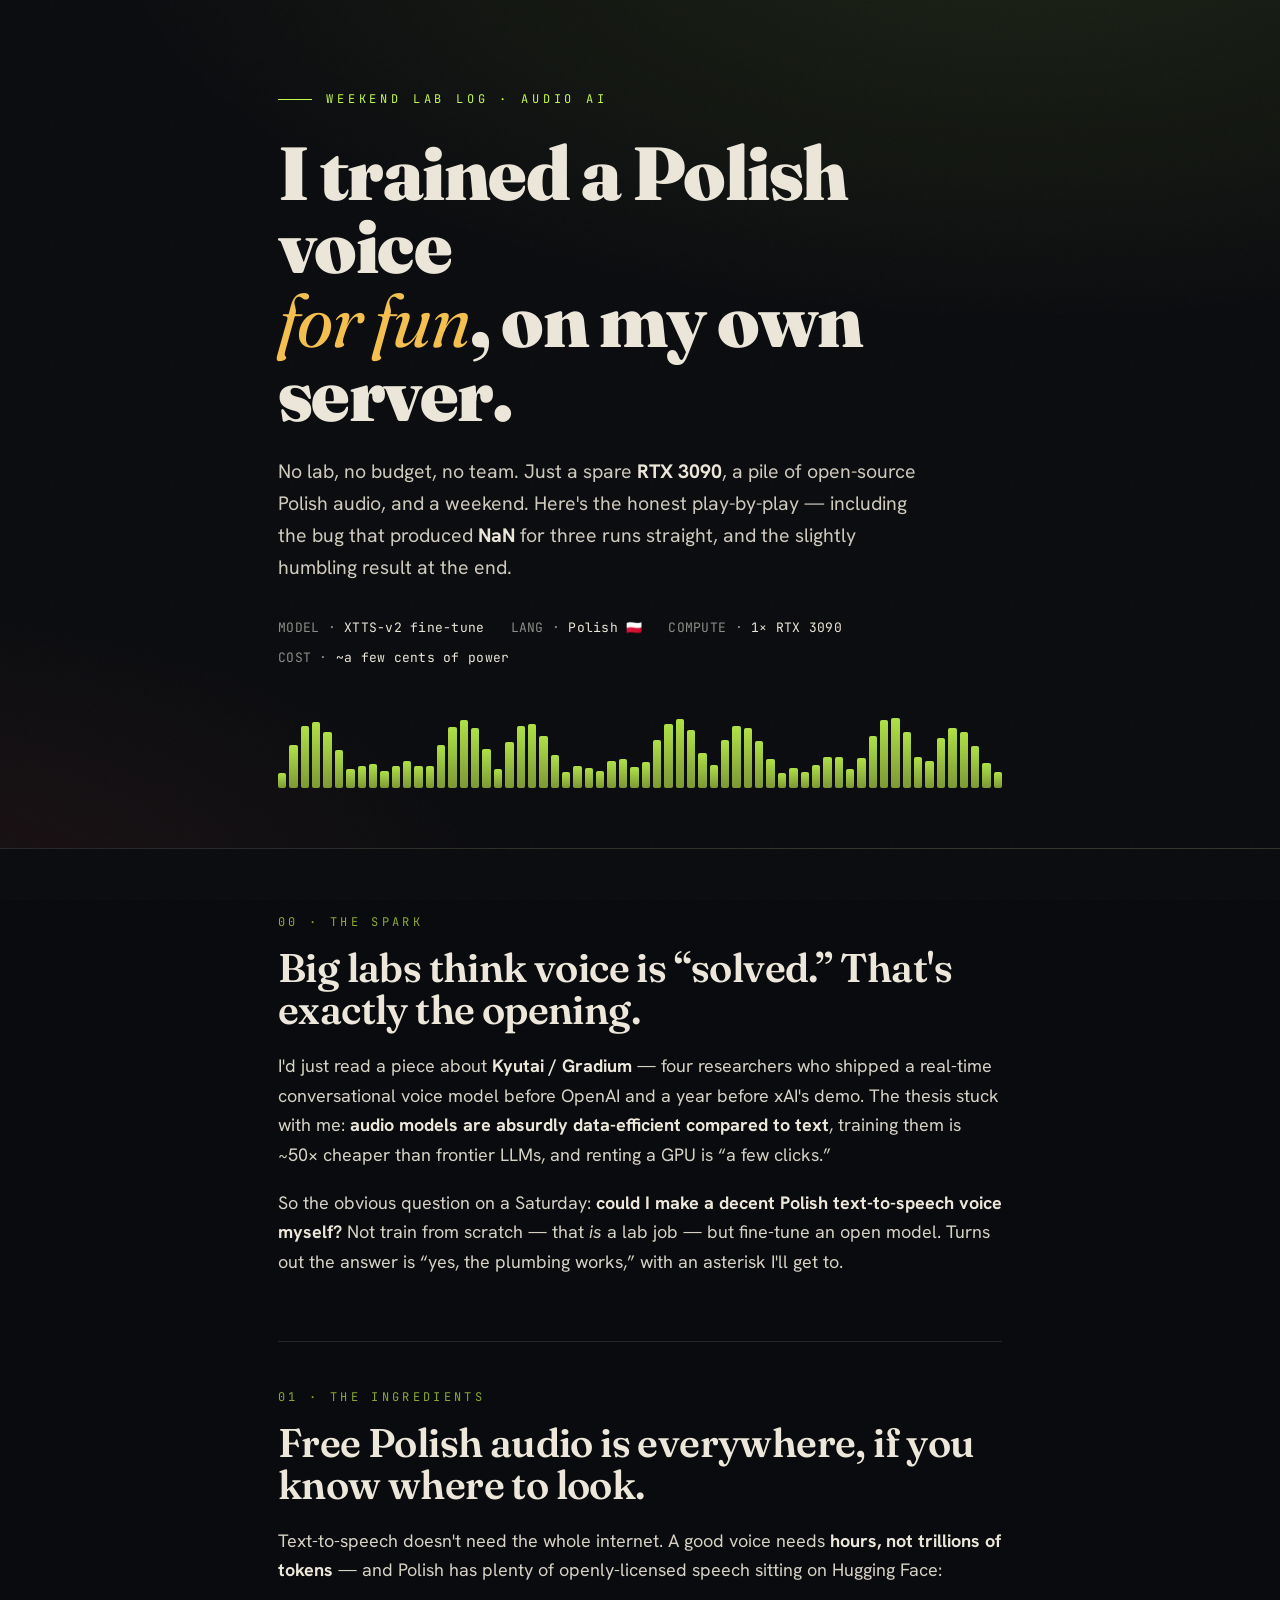
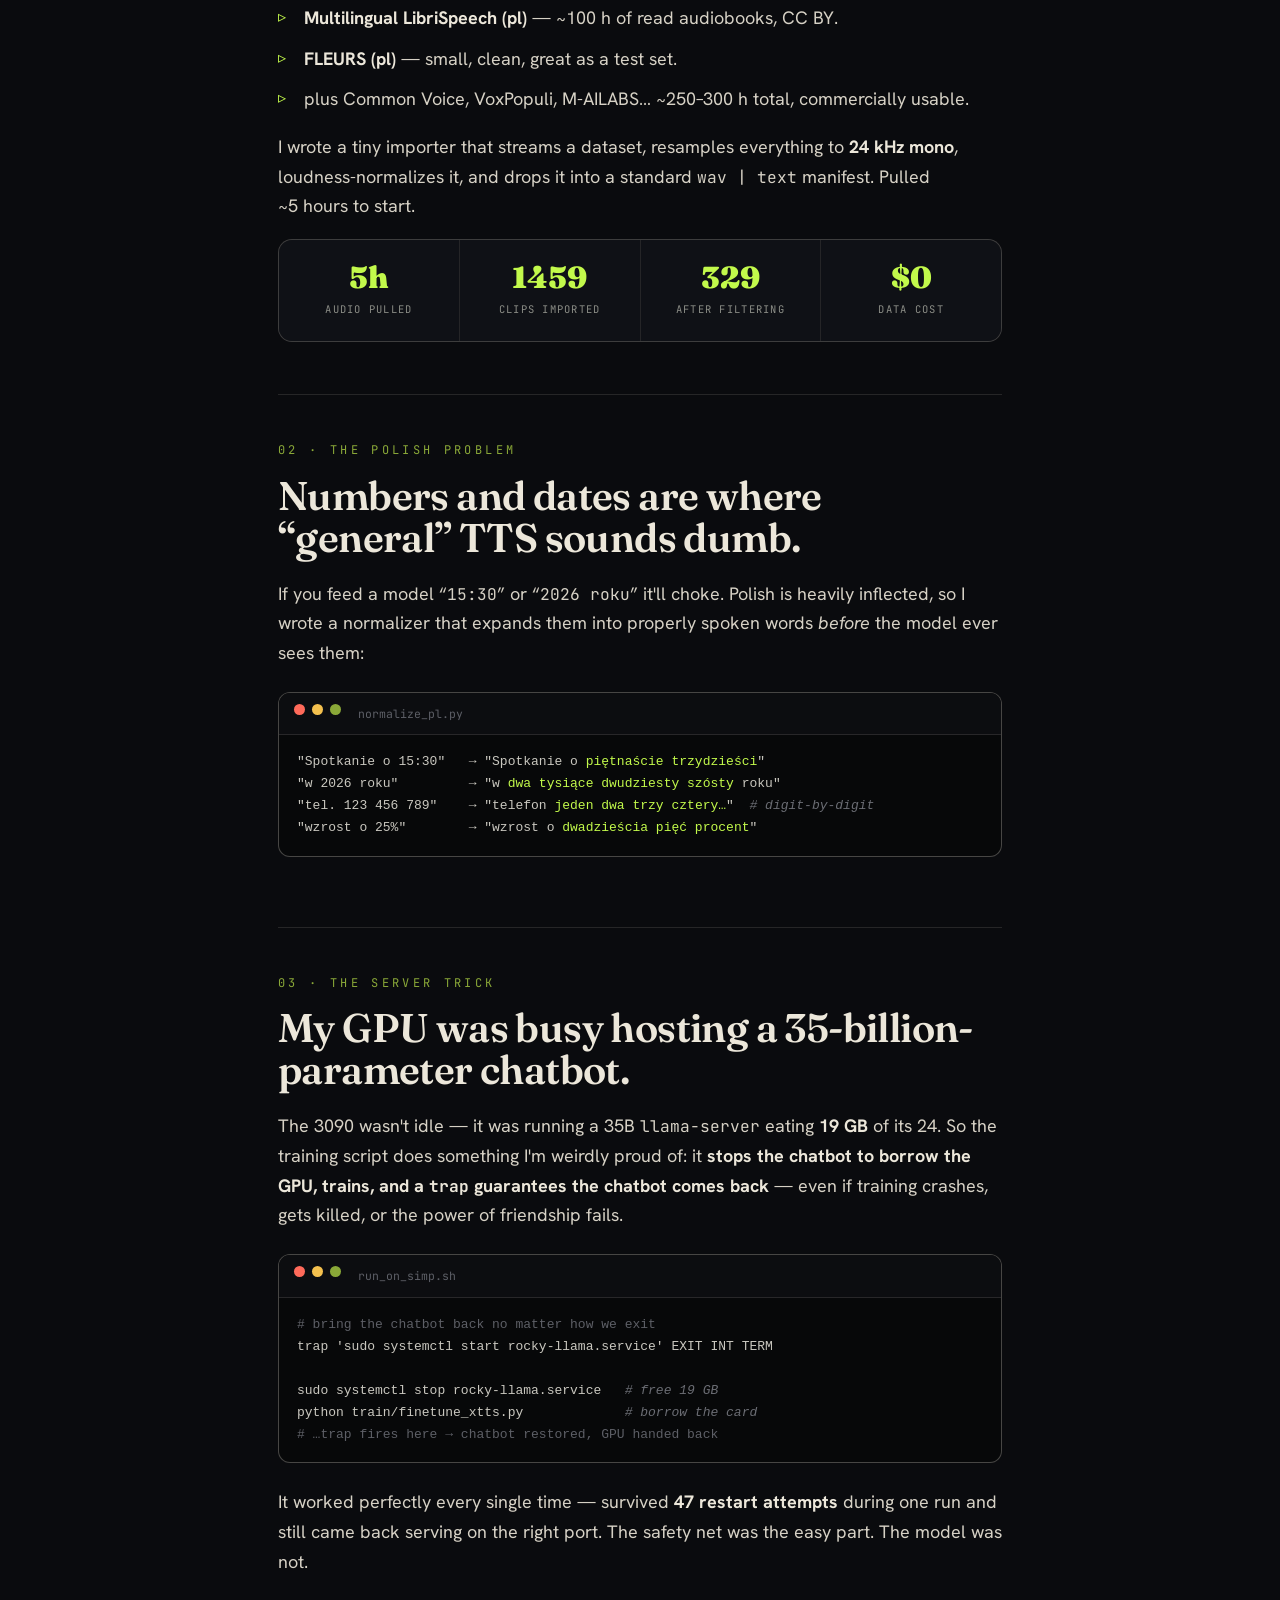
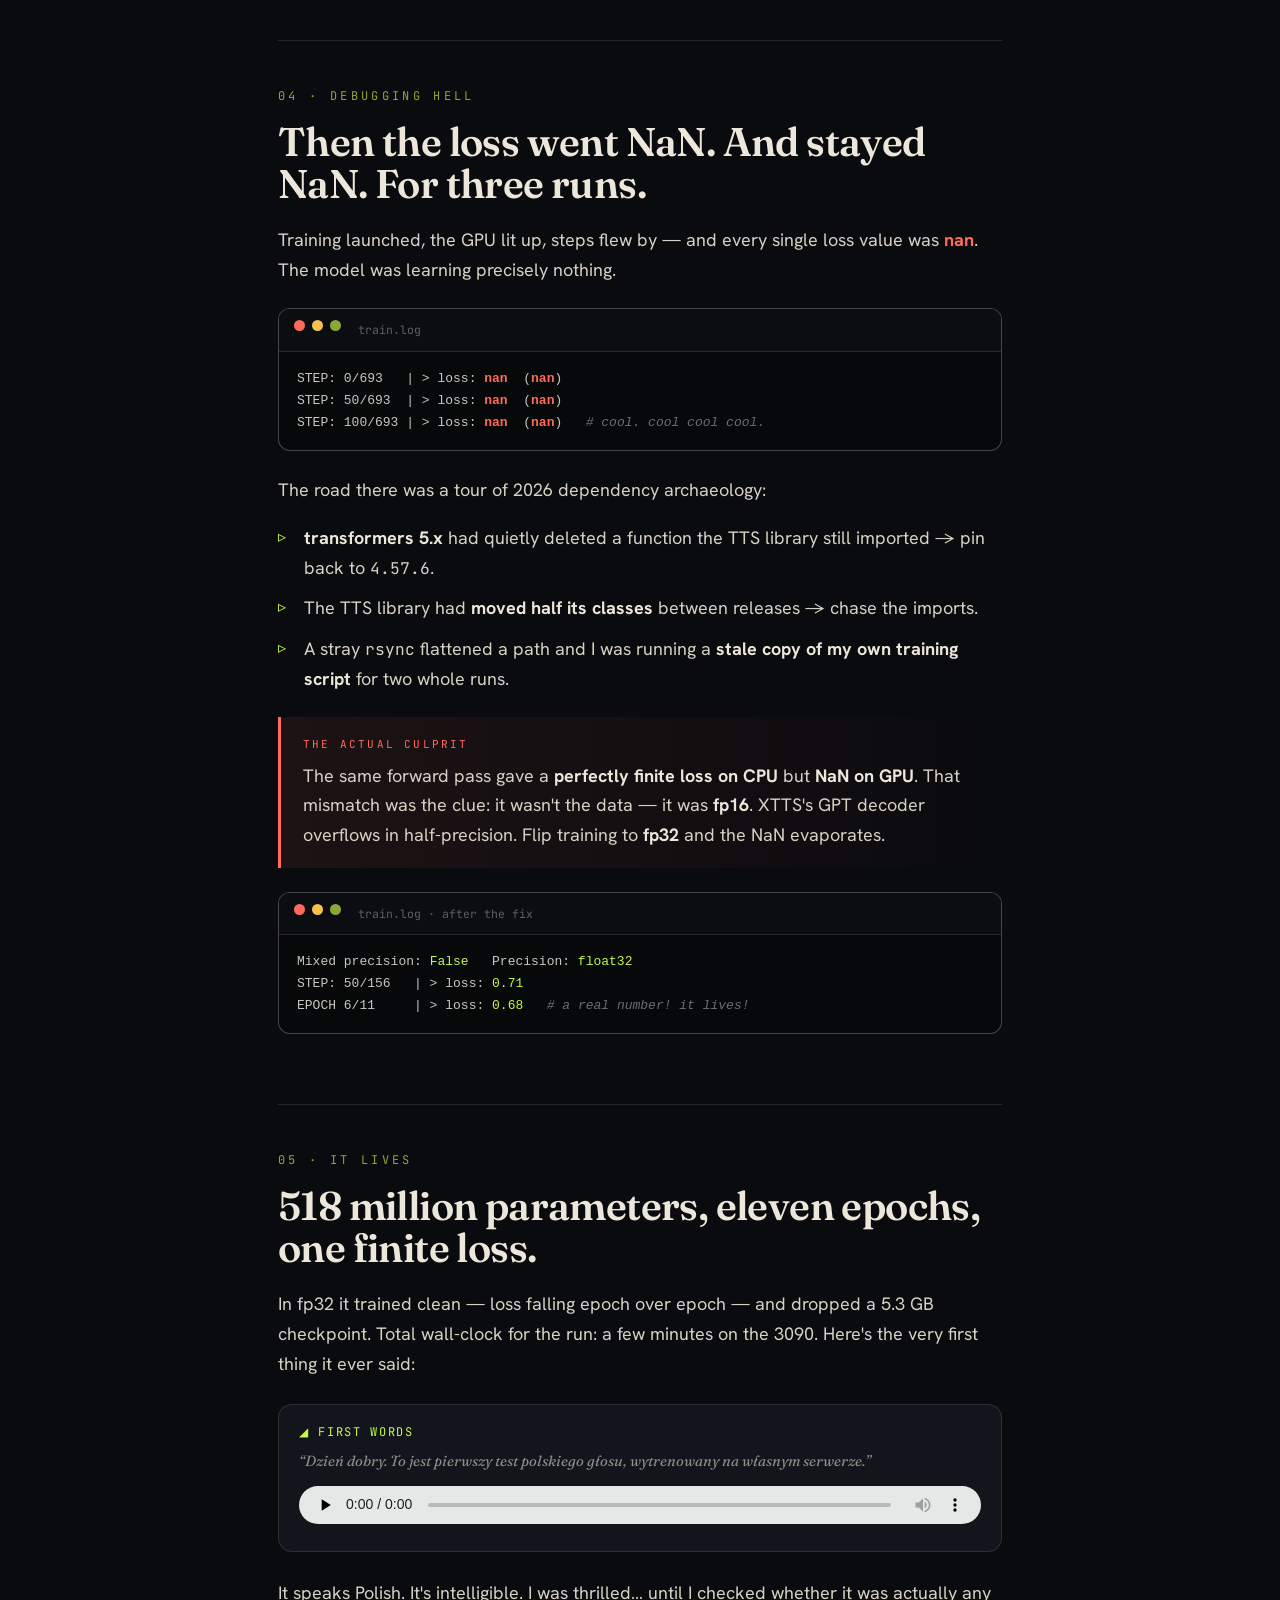
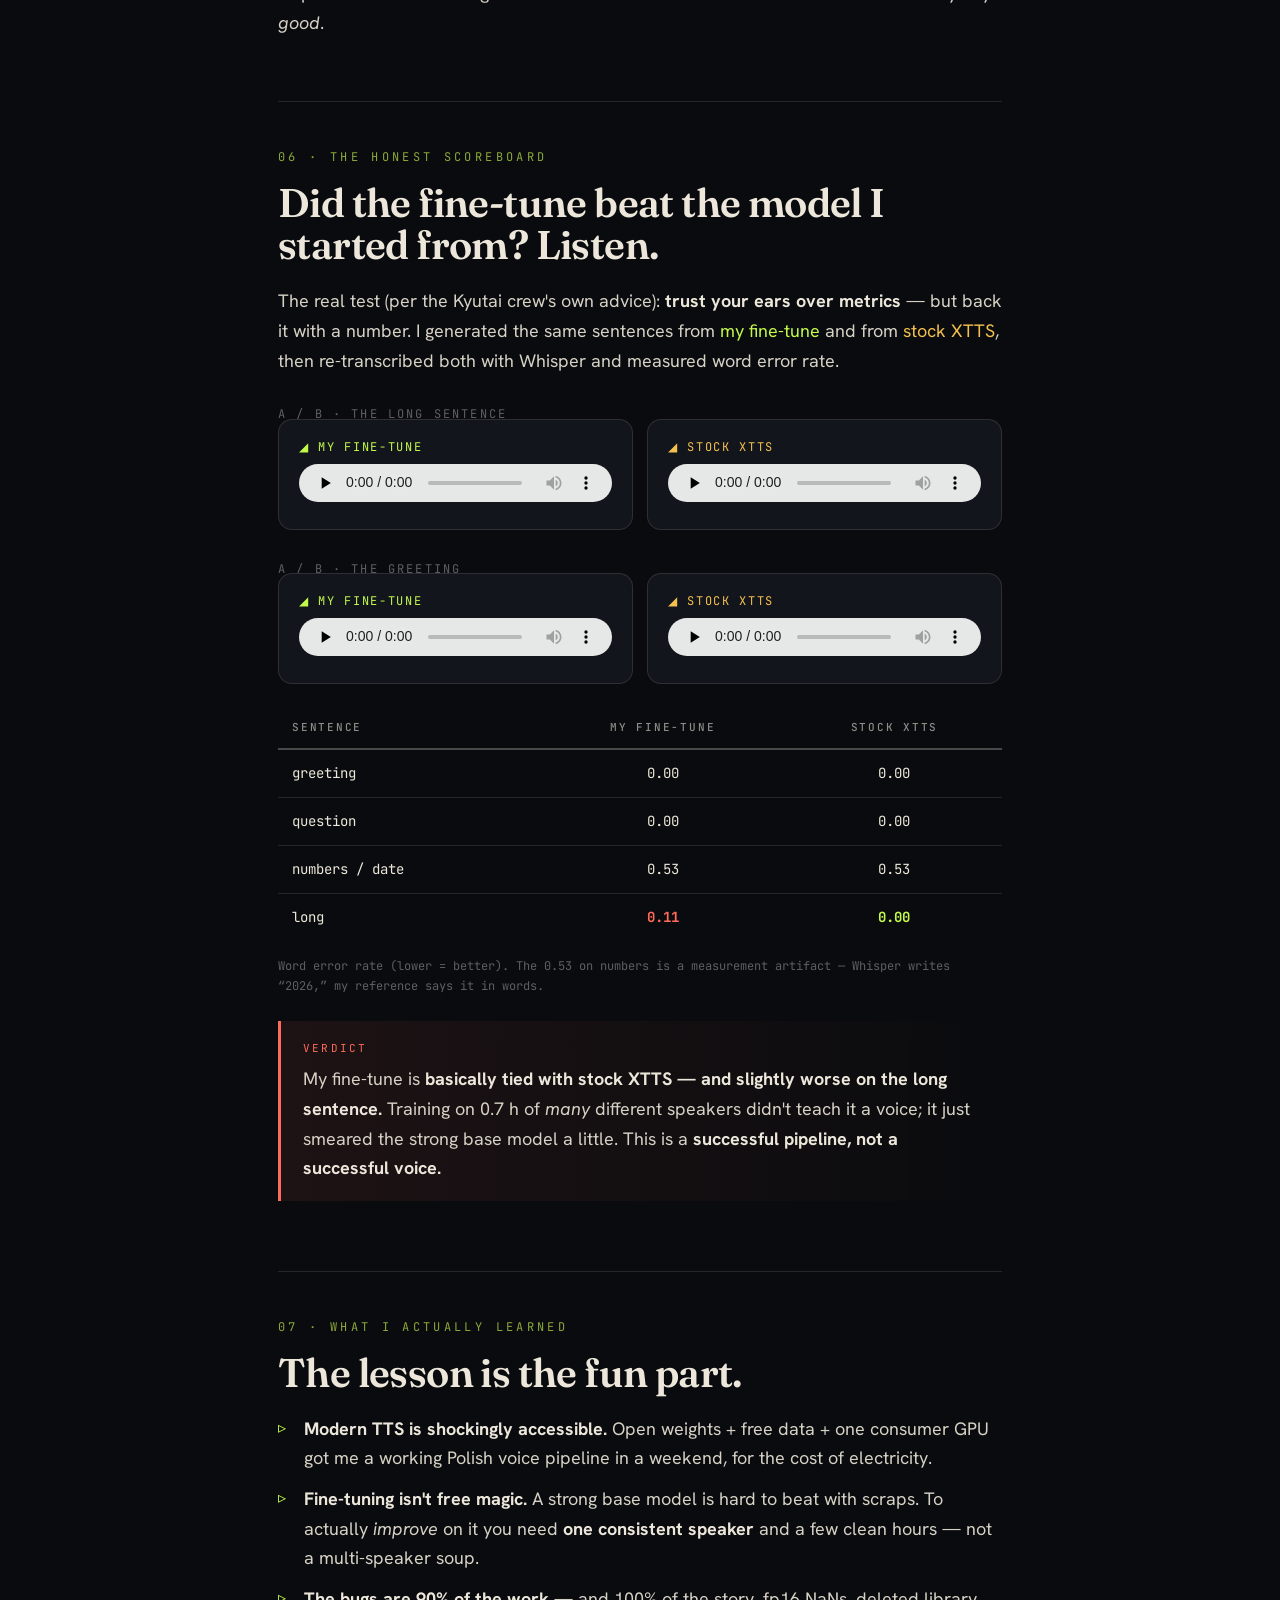
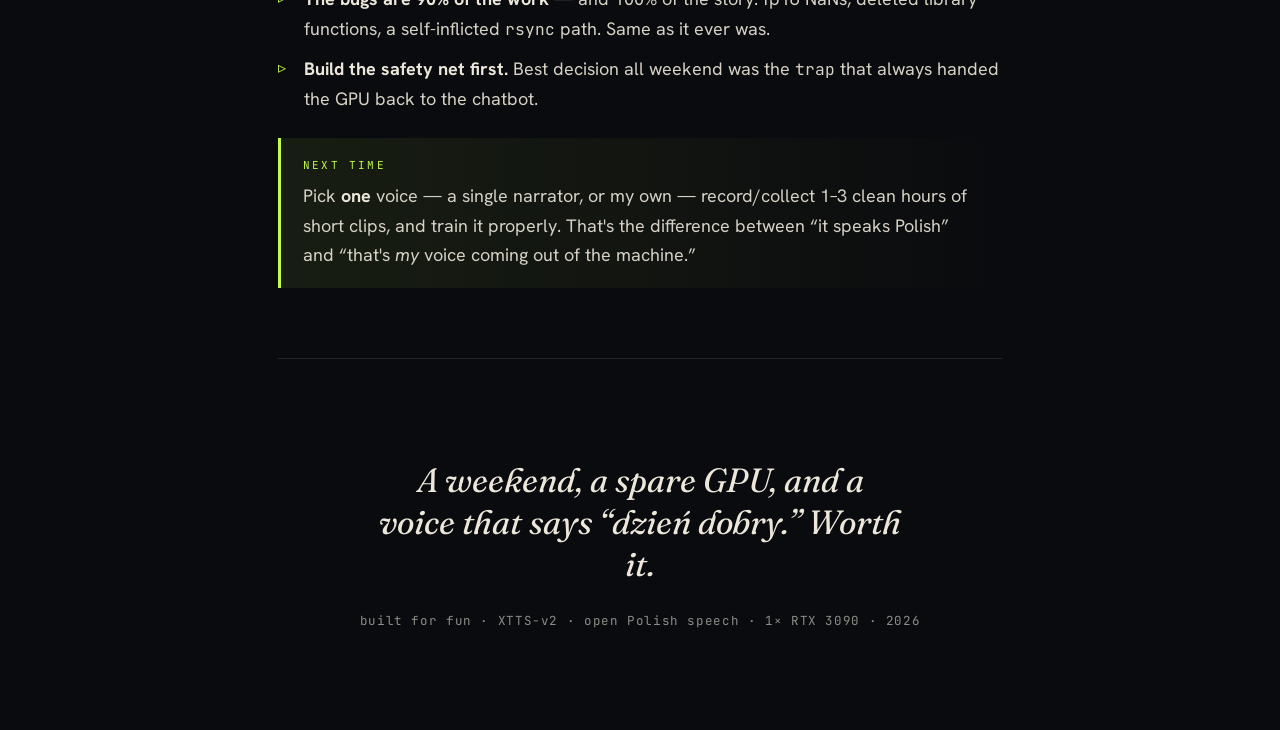
==== index.html @ 63172c8a "Weekend log: I trained a Polish TTS voice for fun Self-contained page with embedded audio (FT vs bas" ====
<!DOCTYPE html>
<html lang="en">
<head>
<meta charset="UTF-8">
<meta name="viewport" content="width=device-width, initial-scale=1.0">
<title>I trained a Polish voice for fun (and it tied with the model I started from)</title>
<meta name="description" content="A weekend log: fine-tuning an XTTS-v2 Polish text-to-speech model on my own server — the data, the GPU trick, the NaN that nearly broke me, and an honest result.">
<link rel="preconnect" href="https://fonts.googleapis.com">
<link rel="preconnect" href="https://fonts.gstatic.com" crossorigin>
<link href="https://fonts.googleapis.com/css2?family=Fraunces:opsz,wght@9..144,400;9..144,500;9..144,600;9..144,900&family=Hanken+Grotesk:wght@400;500;700&family=JetBrains+Mono:wght@400;500;700&display=swap" rel="stylesheet">
<style>
  :root{
    --bg:#0a0b0e; --bg2:#0f1116; --panel:#13151c;
    --ink:#ECE7DA; --muted:#8b8d86; --faint:#5d5f66;
    --signal:#c2f94b; --signal-dim:#8aa838; --error:#ff6a5a; --amber:#f4c04e;
    --line:rgba(236,231,218,.12); --line-strong:rgba(236,231,218,.28);
    --display:'Fraunces',serif; --body:'Hanken Grotesk',system-ui,sans-serif; --mono:'JetBrains Mono',monospace;
  }
  *{box-sizing:border-box;margin:0;padding:0}
  html{scroll-behavior:smooth}
  body{
    background:var(--bg); color:var(--ink); font-family:var(--body);
    font-size:18px; line-height:1.65; -webkit-font-smoothing:antialiased;
    overflow-x:hidden; position:relative;
  }
  /* film grain overlay */
  body::after{
    content:""; position:fixed; inset:0; z-index:9999; pointer-events:none; opacity:.035;
    background-image:url("data:image/svg+xml,%3Csvg xmlns='http://www.w3.org/2000/svg' width='120' height='120'%3E%3Cfilter id='n'%3E%3CfeTurbulence type='fractalNoise' baseFrequency='.9' numOctaves='3'/%3E%3C/filter%3E%3Crect width='100%25' height='100%25' filter='url(%23n)'/%3E%3C/svg%3E");
  }
  a{color:var(--signal); text-decoration:none; border-bottom:1px solid var(--signal-dim)}
  a:hover{color:#dfffa0}
  ::selection{background:var(--signal); color:#0a0b0e}

  .wrap{max-width:780px; margin:0 auto; padding:0 28px}

  /* ---------- HERO ---------- */
  header{
    position:relative; padding:90px 0 60px; overflow:hidden;
    border-bottom:1px solid var(--line);
    background:
      radial-gradient(120% 80% at 80% -10%, rgba(194,249,75,.10), transparent 60%),
      radial-gradient(90% 70% at -10% 110%, rgba(255,106,90,.08), transparent 55%);
  }
  .eyebrow{
    font-family:var(--mono); font-size:12px; letter-spacing:.32em; text-transform:uppercase;
    color:var(--signal); display:flex; gap:14px; align-items:center; margin-bottom:26px;
  }
  .eyebrow::before{content:""; width:34px; height:1px; background:var(--signal)}
  h1{
    font-family:var(--display); font-weight:900; font-optical-sizing:144;
    font-size:clamp(2.6rem,7.5vw,4.7rem); line-height:.98; letter-spacing:-.02em; margin-bottom:24px;
  }
  h1 em{font-style:italic; font-weight:400; color:var(--amber)}
  .lede{font-size:1.22rem; color:#cfcabd; max-width:60ch}
  .lede b{color:var(--ink); font-weight:700}
  .meta{
    display:flex; flex-wrap:wrap; gap:8px 26px; margin-top:34px;
    font-family:var(--mono); font-size:13px; color:var(--muted); letter-spacing:.02em;
  }
  .meta span{color:var(--ink)}

  /* waveform strip */
  .wave{display:flex; align-items:flex-end; gap:3px; height:74px; margin-top:46px; opacity:.9}
  .wave i{flex:1; background:linear-gradient(var(--signal),var(--signal-dim)); border-radius:2px;
    animation:bob 1.5s ease-in-out infinite; transform-origin:bottom}
  @keyframes bob{0%,100%{transform:scaleY(.18)}50%{transform:scaleY(1)}}

  /* ---------- BODY ---------- */
  main{padding:18px 0 40px}
  section{padding:46px 0; border-bottom:1px solid var(--line)}
  .kicker{
    font-family:var(--mono); font-size:12px; letter-spacing:.28em; text-transform:uppercase;
    color:var(--signal-dim); margin-bottom:14px;
  }
  h2{font-family:var(--display); font-weight:600; font-size:clamp(1.7rem,4.5vw,2.5rem);
    line-height:1.05; letter-spacing:-.015em; margin-bottom:20px}
  h3{font-family:var(--display); font-weight:600; font-size:1.32rem; margin:30px 0 10px}
  p{margin-bottom:18px; color:#d6d1c5}
  p b,li b{color:var(--ink); font-weight:700}
  ul{margin:0 0 18px 0; padding-left:0; list-style:none}
  li{position:relative; padding-left:26px; margin-bottom:11px; color:#d6d1c5}
  li::before{content:"▹"; position:absolute; left:0; color:var(--signal); font-size:.9em; top:1px}

  /* stat band */
  .stats{display:grid; grid-template-columns:repeat(4,1fr); gap:1px; background:var(--line);
    border:1px solid var(--line); border-radius:14px; overflow:hidden; margin:8px 0 6px}
  .stat{background:var(--bg2); padding:22px 16px; text-align:center}
  .stat b{display:block; font-family:var(--display); font-weight:900; font-size:1.9rem; color:var(--signal); line-height:1}
  .stat span{display:block; font-family:var(--mono); font-size:10.5px; letter-spacing:.12em;
    text-transform:uppercase; color:var(--muted); margin-top:9px}
  @media(max-width:560px){.stats{grid-template-columns:repeat(2,1fr)}}

  /* terminal / log block */
  .term{background:#070809; border:1px solid var(--line-strong); border-radius:12px;
    font-family:var(--mono); font-size:13px; line-height:1.7; margin:24px 0; overflow:hidden}
  .term .bar{display:flex; gap:7px; padding:11px 15px; border-bottom:1px solid var(--line);
    background:#0c0d10}
  .term .bar i{width:11px; height:11px; border-radius:50%; background:#2a2c33}
  .term .bar i:first-child{background:var(--error)} .term .bar i:nth-child(2){background:var(--amber)}
  .term .bar i:nth-child(3){background:var(--signal-dim)}
  .term .bar span{margin-left:10px; color:var(--faint); font-size:11.5px; align-self:center}
  .term pre{padding:16px 18px; overflow-x:auto; color:#c9c7bf; white-space:pre}
  .term .nan{color:var(--error); font-weight:700}
  .term .ok{color:var(--signal)}
  .term .dim{color:var(--faint)}
  .term .cmt{color:#6b6d74; font-style:italic}

  /* callout */
  .note{border-left:3px solid var(--amber); background:linear-gradient(90deg,rgba(244,192,78,.07),transparent);
    padding:18px 22px; border-radius:0 10px 10px 0; margin:24px 0}
  .note.bad{border-color:var(--error); background:linear-gradient(90deg,rgba(255,106,90,.08),transparent)}
  .note.good{border-color:var(--signal); background:linear-gradient(90deg,rgba(194,249,75,.08),transparent)}
  .note p:last-child{margin-bottom:0}
  .note .lab{font-family:var(--mono); font-size:11px; letter-spacing:.2em; text-transform:uppercase; color:var(--amber); display:block; margin-bottom:7px}
  .note.bad .lab{color:var(--error)} .note.good .lab{color:var(--signal)}

  /* audio player card */
  .players{display:grid; gap:16px; margin:26px 0}
  .pc{background:var(--panel); border:1px solid var(--line); border-radius:14px; padding:18px 20px}
  .pc .top{display:flex; justify-content:space-between; align-items:baseline; gap:12px; margin-bottom:6px}
  .pc .who{font-family:var(--mono); font-size:12px; letter-spacing:.14em; text-transform:uppercase}
  .pc.ft .who{color:var(--signal)} .pc.base .who{color:var(--amber)}
  .pc .txt{color:var(--muted); font-size:.92rem; font-style:italic; margin-bottom:13px; font-family:var(--display)}
  audio{width:100%; height:38px; filter:saturate(.5) brightness(.95)}
  .ab{display:grid; grid-template-columns:1fr 1fr; gap:14px}
  @media(max-width:560px){.ab{grid-template-columns:1fr}}
  .ab-head{font-family:var(--mono);font-size:12px;letter-spacing:.18em;text-transform:uppercase;color:var(--faint);margin:30px 0 -6px}

  /* WER table */
  .scoreboard{width:100%; border-collapse:collapse; margin:22px 0; font-family:var(--mono); font-size:14px}
  .scoreboard th{text-align:left; padding:12px 14px; border-bottom:2px solid var(--line-strong);
    font-size:11px; letter-spacing:.16em; text-transform:uppercase; color:var(--muted); font-weight:500}
  .scoreboard th:not(:first-child){text-align:center}
  .scoreboard td{padding:12px 14px; border-bottom:1px solid var(--line); color:var(--ink)}
  .scoreboard td:not(:first-child){text-align:center}
  .scoreboard .win{color:var(--signal); font-weight:700}
  .scoreboard .lose{color:var(--error); font-weight:700}
  .scoreboard tr:last-child td{border-bottom:none}
  .cap{font-family:var(--mono); font-size:12px; color:var(--faint); margin-top:-6px}

  /* footer */
  footer{padding:60px 0 80px; text-align:center}
  footer .big{font-family:var(--display); font-style:italic; font-weight:400;
    font-size:clamp(1.5rem,4vw,2.1rem); color:var(--ink); line-height:1.25; margin-bottom:26px; max-width:24ch; margin-inline:auto}
  footer .sig{font-family:var(--mono); font-size:12.5px; color:var(--muted); letter-spacing:.05em}

  /* reveal */
  .reveal{opacity:0; transform:translateY(22px); transition:opacity .7s ease, transform .7s cubic-bezier(.2,.7,.2,1)}
  .reveal.in{opacity:1; transform:none}
  @media(prefers-reduced-motion:reduce){.reveal{opacity:1;transform:none}.wave i{animation:none;transform:scaleY(.6)}}
</style>
</head>
<body>

<header>
  <div class="wrap">
    <div class="eyebrow">Weekend Lab Log · Audio AI</div>
    <h1>I trained a Polish voice<br><em>for fun</em>, on my own server.</h1>
    <p class="lede">No lab, no budget, no team. Just a spare <b>RTX&nbsp;3090</b>, a pile of open-source Polish audio, and a weekend. Here's the honest play-by-play — including the bug that produced <b>NaN</b> for three runs straight, and the slightly humbling result at the end.</p>
    <div class="meta">
      <div>MODEL · <span>XTTS-v2 fine-tune</span></div>
      <div>LANG · <span>Polish 🇵🇱</span></div>
      <div>COMPUTE · <span>1× RTX 3090</span></div>
      <div>COST · <span>~a few cents of power</span></div>
    </div>
    <div class="wave" id="wave" aria-hidden="true"></div>
  </div>
</header>

<main>
<div class="wrap">

  <section class="reveal">
    <div class="kicker">00 · The spark</div>
    <h2>Big labs think voice is “solved.” That's exactly the opening.</h2>
    <p>I'd just read a piece about <b>Kyutai / Gradium</b> — four researchers who shipped a real-time conversational voice model before OpenAI and a year before xAI's demo. The thesis stuck with me: <b>audio models are absurdly data-efficient compared to text</b>, training them is ~50× cheaper than frontier LLMs, and renting a GPU is “a few clicks.”</p>
    <p>So the obvious question on a Saturday: <b>could I make a decent Polish text-to-speech voice myself?</b> Not train from scratch — that <em>is</em> a lab job — but fine-tune an open model. Turns out the answer is “yes, the plumbing works,” with an asterisk I'll get to.</p>
  </section>

  <section class="reveal">
    <div class="kicker">01 · The ingredients</div>
    <h2>Free Polish audio is everywhere, if you know where to look.</h2>
    <p>Text-to-speech doesn't need the whole internet. A good voice needs <b>hours, not trillions of tokens</b> — and Polish has plenty of openly-licensed speech sitting on Hugging Face:</p>
    <ul>
      <li><b>Multilingual LibriSpeech (pl)</b> — ~100&nbsp;h of read audiobooks, CC&nbsp;BY.</li>
      <li><b>FLEURS (pl)</b> — small, clean, great as a test set.</li>
      <li>plus Common&nbsp;Voice, VoxPopuli, M-AILABS… ~250–300&nbsp;h total, commercially usable.</li>
    </ul>
    <p>I wrote a tiny importer that streams a dataset, resamples everything to <b>24&nbsp;kHz mono</b>, loudness-normalizes it, and drops it into a standard <span style="font-family:var(--mono);font-size:.9em">wav | text</span> manifest. Pulled ~5&nbsp;hours to start.</p>
    <div class="stats">
      <div class="stat"><b>5h</b><span>audio pulled</span></div>
      <div class="stat"><b>1459</b><span>clips imported</span></div>
      <div class="stat"><b>329</b><span>after filtering</span></div>
      <div class="stat"><b>$0</b><span>data cost</span></div>
    </div>
  </section>

  <section class="reveal">
    <div class="kicker">02 · The Polish problem</div>
    <h2>Numbers and dates are where “general” TTS sounds dumb.</h2>
    <p>If you feed a model “<span style="font-family:var(--mono);font-size:.9em">15:30</span>” or “<span style="font-family:var(--mono);font-size:.9em">2026 roku</span>” it'll choke. Polish is heavily inflected, so I wrote a normalizer that expands them into properly spoken words <em>before</em> the model ever sees them:</p>
    <div class="term">
      <div class="bar"><i></i><i></i><i></i><span>normalize_pl.py</span></div>
<pre>"Spotkanie o 15:30"   → "Spotkanie o <span class="ok">piętnaście trzydzieści</span>"
"w 2026 roku"         → "w <span class="ok">dwa tysiące dwudziesty szósty</span> roku"
"tel. 123 456 789"    → "telefon <span class="ok">jeden dwa trzy cztery…</span>"  <span class="cmt"># digit-by-digit</span>
"wzrost o 25%"        → "wzrost o <span class="ok">dwadzieścia pięć procent</span>"</pre>
    </div>
  </section>

  <section class="reveal">
    <div class="kicker">03 · The server trick</div>
    <h2>My GPU was busy hosting a 35-billion-parameter chatbot.</h2>
    <p>The 3090 wasn't idle — it was running a 35B <span style="font-family:var(--mono);font-size:.9em">llama-server</span> eating <b>19&nbsp;GB</b> of its 24. So the training script does something I'm weirdly proud of: it <b>stops the chatbot to borrow the GPU, trains, and a <span style="font-family:var(--mono);font-size:.9em">trap</span> guarantees the chatbot comes back</b> — even if training crashes, gets killed, or the power of friendship fails.</p>
    <div class="term">
      <div class="bar"><i></i><i></i><i></i><span>run_on_simp.sh</span></div>
<pre><span class="dim"># bring the chatbot back no matter how we exit</span>
trap 'sudo systemctl start rocky-llama.service' EXIT INT TERM

sudo systemctl stop rocky-llama.service   <span class="cmt"># free 19 GB</span>
python train/finetune_xtts.py             <span class="cmt"># borrow the card</span>
<span class="dim"># …trap fires here → chatbot restored, GPU handed back</span></pre>
    </div>
    <p>It worked perfectly every single time — survived <b>47 restart attempts</b> during one run and still came back serving on the right port. The safety net was the easy part. The model was not.</p>
  </section>

  <section class="reveal">
    <div class="kicker">04 · Debugging hell</div>
    <h2>Then the loss went NaN. And stayed NaN. For three runs.</h2>
    <p>Training launched, the GPU lit up, steps flew by — and every single loss value was <span style="color:var(--error);font-weight:700">nan</span>. The model was learning precisely nothing.</p>
    <div class="term">
      <div class="bar"><i></i><i></i><i></i><span>train.log</span></div>
<pre>STEP: 0/693   | > loss: <span class="nan">nan</span>  (<span class="nan">nan</span>)
STEP: 50/693  | > loss: <span class="nan">nan</span>  (<span class="nan">nan</span>)
STEP: 100/693 | > loss: <span class="nan">nan</span>  (<span class="nan">nan</span>)   <span class="cmt"># cool. cool cool cool.</span></pre>
    </div>
    <p>The road there was a tour of 2026 dependency archaeology:</p>
    <ul>
      <li><b>transformers 5.x</b> had quietly deleted a function the TTS library still imported → pin back to <span style="font-family:var(--mono);font-size:.9em">4.57.6</span>.</li>
      <li>The TTS library had <b>moved half its classes</b> between releases → chase the imports.</li>
      <li>A stray <span style="font-family:var(--mono);font-size:.9em">rsync</span> flattened a path and I was running a <b>stale copy of my own training script</b> for two whole runs.</li>
    </ul>
    <div class="note bad">
      <span class="lab">the actual culprit</span>
      <p>The same forward pass gave a <b>perfectly finite loss on CPU</b> but <b>NaN on GPU</b>. That mismatch was the clue: it wasn't the data — it was <b>fp16</b>. XTTS's GPT decoder overflows in half-precision. Flip training to <b>fp32</b> and the NaN evaporates.</p>
    </div>
    <div class="term">
      <div class="bar"><i></i><i></i><i></i><span>train.log · after the fix</span></div>
<pre>Mixed precision: <span class="ok">False</span>   Precision: <span class="ok">float32</span>
STEP: 50/156   | > loss: <span class="ok">0.71</span>
EPOCH 6/11     | > loss: <span class="ok">0.68</span>   <span class="cmt"># a real number! it lives!</span></pre>
    </div>
  </section>

  <section class="reveal">
    <div class="kicker">05 · It lives</div>
    <h2>518 million parameters, eleven epochs, one finite loss.</h2>
    <p>In fp32 it trained clean — loss falling epoch over epoch — and dropped a 5.3&nbsp;GB checkpoint. Total wall-clock for the run: a few minutes on the 3090. Here's the very first thing it ever said:</p>
    <div class="players">
      <div class="pc ft">
        <div class="top"><span class="who">◢ first words</span></div>
        <div class="txt">“Dzień dobry. To jest pierwszy test polskiego głosu, wytrenowany na własnym serwerze.”</div>
        <audio controls preload="none" src="audio/first-sample.wav"></audio>
      </div>
    </div>
    <p>It speaks Polish. It's intelligible. I was thrilled… until I checked whether it was actually any <em>good</em>.</p>
  </section>

  <section class="reveal">
    <div class="kicker">06 · The honest scoreboard</div>
    <h2>Did the fine-tune beat the model I started from? Listen.</h2>
    <p>The real test (per the Kyutai crew's own advice): <b>trust your ears over metrics</b> — but back it with a number. I generated the same sentences from <span style="color:var(--signal)">my fine-tune</span> and from <span style="color:var(--amber)">stock XTTS</span>, then re-transcribed both with Whisper and measured word error rate.</p>

    <div class="ab-head">A / B · the long sentence</div>
    <div class="ab">
      <div class="pc ft">
        <div class="top"><span class="who">◢ my fine-tune</span></div>
        <audio controls preload="none" src="audio/ft_long.wav"></audio>
      </div>
      <div class="pc base">
        <div class="top"><span class="who">◢ stock xtts</span></div>
        <audio controls preload="none" src="audio/base_long.wav"></audio>
      </div>
    </div>

    <div class="ab-head">A / B · the greeting</div>
    <div class="ab">
      <div class="pc ft">
        <div class="top"><span class="who">◢ my fine-tune</span></div>
        <audio controls preload="none" src="audio/ft_greet.wav"></audio>
      </div>
      <div class="pc base">
        <div class="top"><span class="who">◢ stock xtts</span></div>
        <audio controls preload="none" src="audio/base_greet.wav"></audio>
      </div>
    </div>

    <table class="scoreboard">
      <thead><tr><th>Sentence</th><th>My fine-tune</th><th>Stock XTTS</th></tr></thead>
      <tbody>
        <tr><td>greeting</td><td>0.00</td><td>0.00</td></tr>
        <tr><td>question</td><td>0.00</td><td>0.00</td></tr>
        <tr><td>numbers / date</td><td>0.53</td><td>0.53</td></tr>
        <tr><td>long</td><td class="lose">0.11</td><td class="win">0.00</td></tr>
      </tbody>
    </table>
    <p class="cap">Word error rate (lower = better). The 0.53 on numbers is a measurement artifact — Whisper writes “2026,” my reference says it in words.</p>

    <div class="note bad">
      <span class="lab">verdict</span>
      <p>My fine-tune is <b>basically tied with stock XTTS — and slightly worse on the long sentence.</b> Training on 0.7&nbsp;h of <em>many</em> different speakers didn't teach it a voice; it just smeared the strong base model a little. This is a <b>successful pipeline, not a successful voice.</b></p>
    </div>
  </section>

  <section class="reveal">
    <div class="kicker">07 · What I actually learned</div>
    <h2>The lesson is the fun part.</h2>
    <ul>
      <li><b>Modern TTS is shockingly accessible.</b> Open weights + free data + one consumer GPU got me a working Polish voice pipeline in a weekend, for the cost of electricity.</li>
      <li><b>Fine-tuning isn't free magic.</b> A strong base model is hard to beat with scraps. To actually <em>improve</em> on it you need <b>one consistent speaker</b> and a few clean hours — not a multi-speaker soup.</li>
      <li><b>The bugs are 90% of the work</b> — and 100% of the story. fp16 NaNs, deleted library functions, a self-inflicted <span style="font-family:var(--mono);font-size:.9em">rsync</span> path. Same as it ever was.</li>
      <li><b>Build the safety net first.</b> Best decision all weekend was the <span style="font-family:var(--mono);font-size:.9em">trap</span> that always handed the GPU back to the chatbot.</li>
    </ul>
    <div class="note good">
      <span class="lab">next time</span>
      <p>Pick <b>one</b> voice — a single narrator, or my own — record/collect 1–3&nbsp;clean hours of short clips, and train it properly. That's the difference between “it speaks Polish” and “that's <em>my</em> voice coming out of the machine.”</p>
    </div>
  </section>

</div>
</main>

<footer>
  <div class="wrap">
    <p class="big">A weekend, a spare GPU, and a voice that says “dzień dobry.” Worth it.</p>
    <p class="sig">built for fun · XTTS-v2 · open Polish speech · 1× RTX 3090 · 2026</p>
  </div>
</footer>

<script>
  // hero waveform — deterministic bar heights
  const wave = document.getElementById('wave');
  if (wave){
    const N = 64;
    for (let i=0;i<N;i++){
      const b = document.createElement('i');
      const h = 0.2 + 0.8*Math.abs(Math.sin(i*0.5)*Math.cos(i*0.17));
      b.style.height = (h*100)+'%';
      b.style.animationDelay = (i*0.045)+'s';
      b.style.animationDuration = (1.1 + (i%5)*0.18)+'s';
      wave.appendChild(b);
    }
  }
  // scroll reveals
  const io = new IntersectionObserver((es)=>{
    es.forEach(e=>{ if(e.isIntersecting){ e.target.classList.add('in'); io.unobserve(e.target);} });
  },{threshold:.12});
  document.querySelectorAll('.reveal').forEach(el=>io.observe(el));
</script>
</body>
</html>
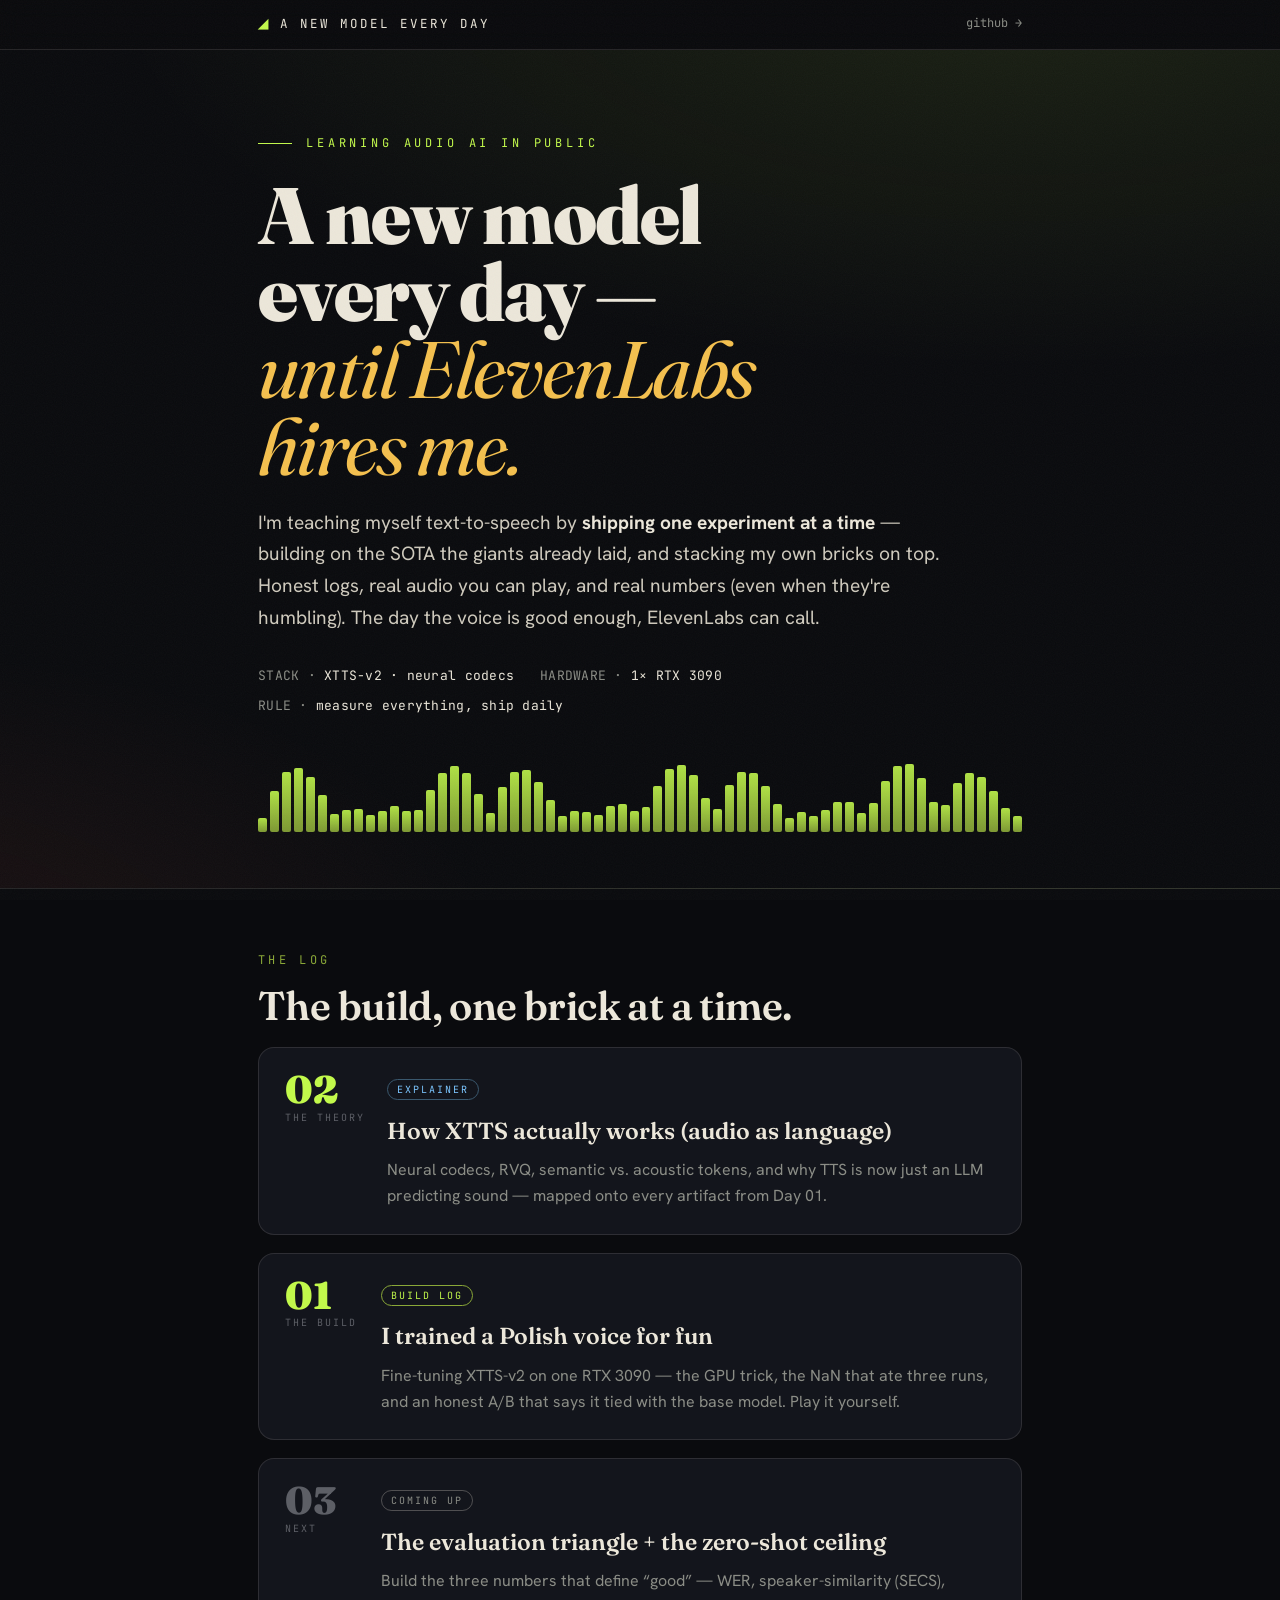
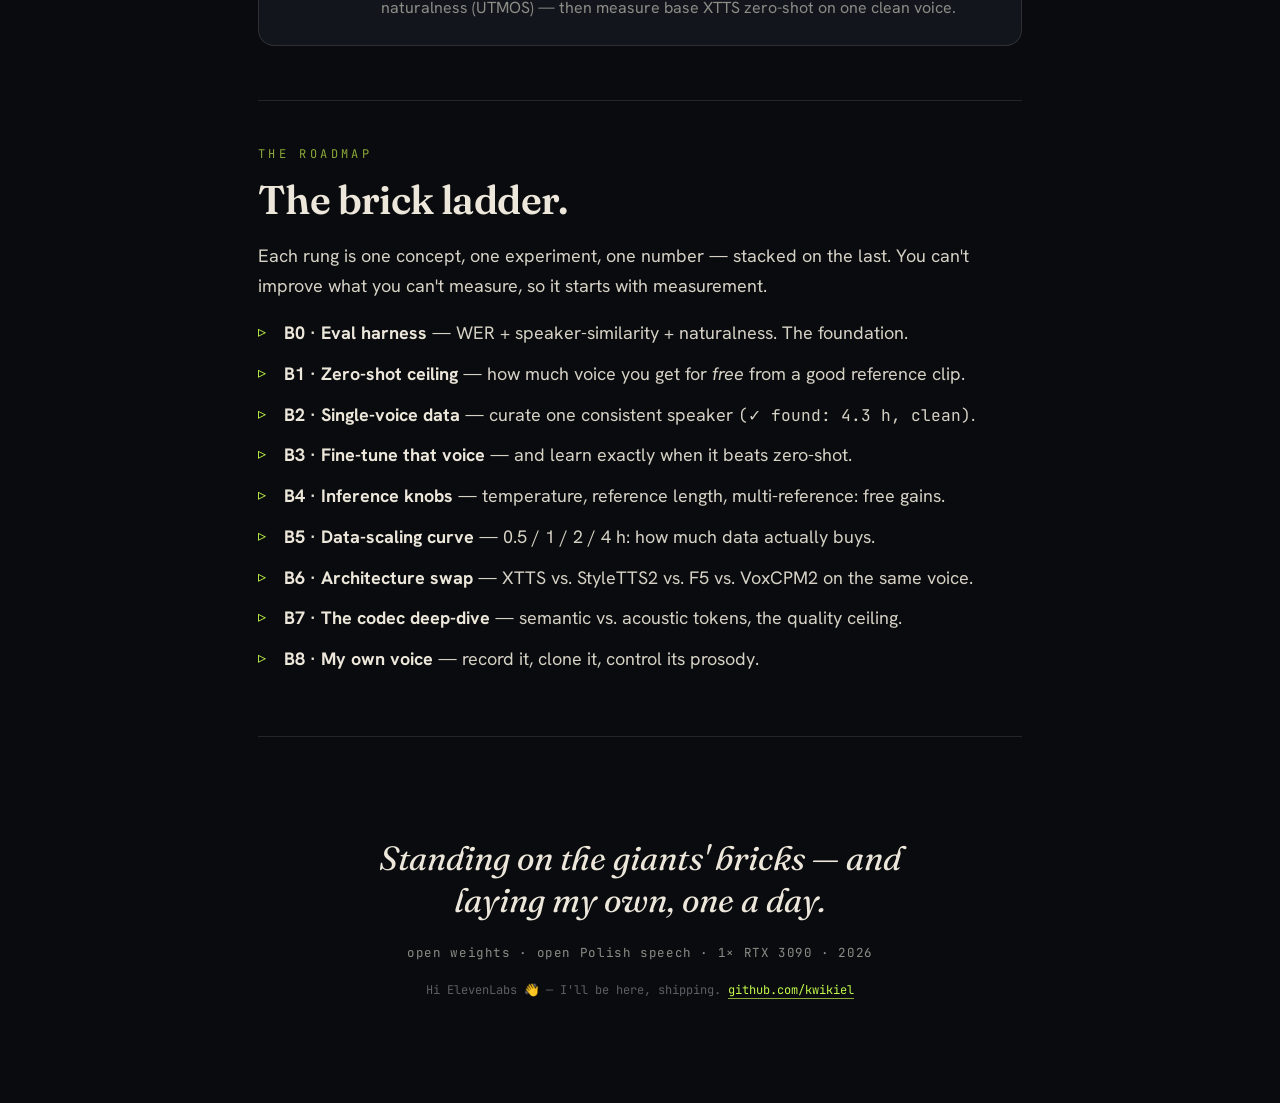
==== commit ff496d7f: "Turn into a series: "A New Model Every Day until ElevenLabs hires me" Landing hub + Day 01 (build) +" ====
--- a/index.html
+++ b/index.html
@@ -3,166 +3,31 @@
 <head>
 <meta charset="UTF-8">
 <meta name="viewport" content="width=device-width, initial-scale=1.0">
-<title>I trained a Polish voice for fun (and it tied with the model I started from)</title>
-<meta name="description" content="A weekend log: fine-tuning an XTTS-v2 Polish text-to-speech model on my own server — the data, the GPU trick, the NaN that nearly broke me, and an honest result.">
+<title>A New Model Every Day — until ElevenLabs hires me</title>
+<meta name="description" content="Learning audio AI in public: I build and ship a text-to-speech experiment, one brick at a time, until I'm good enough that ElevenLabs hires me. Honest logs, real audio, real numbers.">
+<meta property="og:title" content="A New Model Every Day — until ElevenLabs hires me">
+<meta property="og:description" content="Learning audio AI in public, one TTS brick at a time. Honest logs, real audio, real numbers.">
 <link rel="preconnect" href="https://fonts.googleapis.com">
 <link rel="preconnect" href="https://fonts.gstatic.com" crossorigin>
 <link href="https://fonts.googleapis.com/css2?family=Fraunces:opsz,wght@9..144,400;9..144,500;9..144,600;9..144,900&family=Hanken+Grotesk:wght@400;500;700&family=JetBrains+Mono:wght@400;500;700&display=swap" rel="stylesheet">
-<style>
-  :root{
-    --bg:#0a0b0e; --bg2:#0f1116; --panel:#13151c;
-    --ink:#ECE7DA; --muted:#8b8d86; --faint:#5d5f66;
-    --signal:#c2f94b; --signal-dim:#8aa838; --error:#ff6a5a; --amber:#f4c04e;
-    --line:rgba(236,231,218,.12); --line-strong:rgba(236,231,218,.28);
-    --display:'Fraunces',serif; --body:'Hanken Grotesk',system-ui,sans-serif; --mono:'JetBrains Mono',monospace;
-  }
-  *{box-sizing:border-box;margin:0;padding:0}
-  html{scroll-behavior:smooth}
-  body{
-    background:var(--bg); color:var(--ink); font-family:var(--body);
-    font-size:18px; line-height:1.65; -webkit-font-smoothing:antialiased;
-    overflow-x:hidden; position:relative;
-  }
-  /* film grain overlay */
-  body::after{
-    content:""; position:fixed; inset:0; z-index:9999; pointer-events:none; opacity:.035;
-    background-image:url("data:image/svg+xml,%3Csvg xmlns='http://www.w3.org/2000/svg' width='120' height='120'%3E%3Cfilter id='n'%3E%3CfeTurbulence type='fractalNoise' baseFrequency='.9' numOctaves='3'/%3E%3C/filter%3E%3Crect width='100%25' height='100%25' filter='url(%23n)'/%3E%3C/svg%3E");
-  }
-  a{color:var(--signal); text-decoration:none; border-bottom:1px solid var(--signal-dim)}
-  a:hover{color:#dfffa0}
-  ::selection{background:var(--signal); color:#0a0b0e}
-
-  .wrap{max-width:780px; margin:0 auto; padding:0 28px}
-
-  /* ---------- HERO ---------- */
-  header{
-    position:relative; padding:90px 0 60px; overflow:hidden;
-    border-bottom:1px solid var(--line);
-    background:
-      radial-gradient(120% 80% at 80% -10%, rgba(194,249,75,.10), transparent 60%),
-      radial-gradient(90% 70% at -10% 110%, rgba(255,106,90,.08), transparent 55%);
-  }
-  .eyebrow{
-    font-family:var(--mono); font-size:12px; letter-spacing:.32em; text-transform:uppercase;
-    color:var(--signal); display:flex; gap:14px; align-items:center; margin-bottom:26px;
-  }
-  .eyebrow::before{content:""; width:34px; height:1px; background:var(--signal)}
-  h1{
-    font-family:var(--display); font-weight:900; font-optical-sizing:144;
-    font-size:clamp(2.6rem,7.5vw,4.7rem); line-height:.98; letter-spacing:-.02em; margin-bottom:24px;
-  }
-  h1 em{font-style:italic; font-weight:400; color:var(--amber)}
-  .lede{font-size:1.22rem; color:#cfcabd; max-width:60ch}
-  .lede b{color:var(--ink); font-weight:700}
-  .meta{
-    display:flex; flex-wrap:wrap; gap:8px 26px; margin-top:34px;
-    font-family:var(--mono); font-size:13px; color:var(--muted); letter-spacing:.02em;
-  }
-  .meta span{color:var(--ink)}
-
-  /* waveform strip */
-  .wave{display:flex; align-items:flex-end; gap:3px; height:74px; margin-top:46px; opacity:.9}
-  .wave i{flex:1; background:linear-gradient(var(--signal),var(--signal-dim)); border-radius:2px;
-    animation:bob 1.5s ease-in-out infinite; transform-origin:bottom}
-  @keyframes bob{0%,100%{transform:scaleY(.18)}50%{transform:scaleY(1)}}
-
-  /* ---------- BODY ---------- */
-  main{padding:18px 0 40px}
-  section{padding:46px 0; border-bottom:1px solid var(--line)}
-  .kicker{
-    font-family:var(--mono); font-size:12px; letter-spacing:.28em; text-transform:uppercase;
-    color:var(--signal-dim); margin-bottom:14px;
-  }
-  h2{font-family:var(--display); font-weight:600; font-size:clamp(1.7rem,4.5vw,2.5rem);
-    line-height:1.05; letter-spacing:-.015em; margin-bottom:20px}
-  h3{font-family:var(--display); font-weight:600; font-size:1.32rem; margin:30px 0 10px}
-  p{margin-bottom:18px; color:#d6d1c5}
-  p b,li b{color:var(--ink); font-weight:700}
-  ul{margin:0 0 18px 0; padding-left:0; list-style:none}
-  li{position:relative; padding-left:26px; margin-bottom:11px; color:#d6d1c5}
-  li::before{content:"▹"; position:absolute; left:0; color:var(--signal); font-size:.9em; top:1px}
-
-  /* stat band */
-  .stats{display:grid; grid-template-columns:repeat(4,1fr); gap:1px; background:var(--line);
-    border:1px solid var(--line); border-radius:14px; overflow:hidden; margin:8px 0 6px}
-  .stat{background:var(--bg2); padding:22px 16px; text-align:center}
-  .stat b{display:block; font-family:var(--display); font-weight:900; font-size:1.9rem; color:var(--signal); line-height:1}
-  .stat span{display:block; font-family:var(--mono); font-size:10.5px; letter-spacing:.12em;
-    text-transform:uppercase; color:var(--muted); margin-top:9px}
-  @media(max-width:560px){.stats{grid-template-columns:repeat(2,1fr)}}
-
-  /* terminal / log block */
-  .term{background:#070809; border:1px solid var(--line-strong); border-radius:12px;
-    font-family:var(--mono); font-size:13px; line-height:1.7; margin:24px 0; overflow:hidden}
-  .term .bar{display:flex; gap:7px; padding:11px 15px; border-bottom:1px solid var(--line);
-    background:#0c0d10}
-  .term .bar i{width:11px; height:11px; border-radius:50%; background:#2a2c33}
-  .term .bar i:first-child{background:var(--error)} .term .bar i:nth-child(2){background:var(--amber)}
-  .term .bar i:nth-child(3){background:var(--signal-dim)}
-  .term .bar span{margin-left:10px; color:var(--faint); font-size:11.5px; align-self:center}
-  .term pre{padding:16px 18px; overflow-x:auto; color:#c9c7bf; white-space:pre}
-  .term .nan{color:var(--error); font-weight:700}
-  .term .ok{color:var(--signal)}
-  .term .dim{color:var(--faint)}
-  .term .cmt{color:#6b6d74; font-style:italic}
-
-  /* callout */
-  .note{border-left:3px solid var(--amber); background:linear-gradient(90deg,rgba(244,192,78,.07),transparent);
-    padding:18px 22px; border-radius:0 10px 10px 0; margin:24px 0}
-  .note.bad{border-color:var(--error); background:linear-gradient(90deg,rgba(255,106,90,.08),transparent)}
-  .note.good{border-color:var(--signal); background:linear-gradient(90deg,rgba(194,249,75,.08),transparent)}
-  .note p:last-child{margin-bottom:0}
-  .note .lab{font-family:var(--mono); font-size:11px; letter-spacing:.2em; text-transform:uppercase; color:var(--amber); display:block; margin-bottom:7px}
-  .note.bad .lab{color:var(--error)} .note.good .lab{color:var(--signal)}
-
-  /* audio player card */
-  .players{display:grid; gap:16px; margin:26px 0}
-  .pc{background:var(--panel); border:1px solid var(--line); border-radius:14px; padding:18px 20px}
-  .pc .top{display:flex; justify-content:space-between; align-items:baseline; gap:12px; margin-bottom:6px}
-  .pc .who{font-family:var(--mono); font-size:12px; letter-spacing:.14em; text-transform:uppercase}
-  .pc.ft .who{color:var(--signal)} .pc.base .who{color:var(--amber)}
-  .pc .txt{color:var(--muted); font-size:.92rem; font-style:italic; margin-bottom:13px; font-family:var(--display)}
-  audio{width:100%; height:38px; filter:saturate(.5) brightness(.95)}
-  .ab{display:grid; grid-template-columns:1fr 1fr; gap:14px}
-  @media(max-width:560px){.ab{grid-template-columns:1fr}}
-  .ab-head{font-family:var(--mono);font-size:12px;letter-spacing:.18em;text-transform:uppercase;color:var(--faint);margin:30px 0 -6px}
-
-  /* WER table */
-  .scoreboard{width:100%; border-collapse:collapse; margin:22px 0; font-family:var(--mono); font-size:14px}
-  .scoreboard th{text-align:left; padding:12px 14px; border-bottom:2px solid var(--line-strong);
-    font-size:11px; letter-spacing:.16em; text-transform:uppercase; color:var(--muted); font-weight:500}
-  .scoreboard th:not(:first-child){text-align:center}
-  .scoreboard td{padding:12px 14px; border-bottom:1px solid var(--line); color:var(--ink)}
-  .scoreboard td:not(:first-child){text-align:center}
-  .scoreboard .win{color:var(--signal); font-weight:700}
-  .scoreboard .lose{color:var(--error); font-weight:700}
-  .scoreboard tr:last-child td{border-bottom:none}
-  .cap{font-family:var(--mono); font-size:12px; color:var(--faint); margin-top:-6px}
-
-  /* footer */
-  footer{padding:60px 0 80px; text-align:center}
-  footer .big{font-family:var(--display); font-style:italic; font-weight:400;
-    font-size:clamp(1.5rem,4vw,2.1rem); color:var(--ink); line-height:1.25; margin-bottom:26px; max-width:24ch; margin-inline:auto}
-  footer .sig{font-family:var(--mono); font-size:12.5px; color:var(--muted); letter-spacing:.05em}
-
-  /* reveal */
-  .reveal{opacity:0; transform:translateY(22px); transition:opacity .7s ease, transform .7s cubic-bezier(.2,.7,.2,1)}
-  .reveal.in{opacity:1; transform:none}
-  @media(prefers-reduced-motion:reduce){.reveal{opacity:1;transform:none}.wave i{animation:none;transform:scaleY(.6)}}
-</style>
+<link rel="stylesheet" href="style.css">
 </head>
 <body>
 
+<nav class="nav"><div class="wrap">
+  <a class="brand" href="index.html"><b>◢</b> A New Model Every Day</a>
+  <a class="back" href="https://github.com/kwikiel" target="_blank" rel="noopener">github →</a>
+</div></nav>
+
 <header>
   <div class="wrap">
-    <div class="eyebrow">Weekend Lab Log · Audio AI</div>
-    <h1>I trained a Polish voice<br><em>for fun</em>, on my own server.</h1>
-    <p class="lede">No lab, no budget, no team. Just a spare <b>RTX&nbsp;3090</b>, a pile of open-source Polish audio, and a weekend. Here's the honest play-by-play — including the bug that produced <b>NaN</b> for three runs straight, and the slightly humbling result at the end.</p>
+    <div class="eyebrow">Learning audio AI in public</div>
+    <h1>A new model<br>every day —<br><em>until ElevenLabs<br>hires me.</em></h1>
+    <p class="lede">I'm teaching myself text-to-speech by <b>shipping one experiment at a time</b> — building on the SOTA the giants already laid, and stacking my own bricks on top. Honest logs, real audio you can play, and real numbers (even when they're humbling). The day the voice is good enough, ElevenLabs can call.</p>
     <div class="meta">
-      <div>MODEL · <span>XTTS-v2 fine-tune</span></div>
-      <div>LANG · <span>Polish 🇵🇱</span></div>
-      <div>COMPUTE · <span>1× RTX 3090</span></div>
-      <div>COST · <span>~a few cents of power</span></div>
+      <div>STACK · <span>XTTS-v2 · neural codecs</span></div>
+      <div>HARDWARE · <span>1× RTX 3090</span></div>
+      <div>RULE · <span>measure everything, ship daily</span></div>
     </div>
     <div class="wave" id="wave" aria-hidden="true"></div>
   </div>
@@ -172,160 +37,55 @@
 <div class="wrap">
 
   <section class="reveal">
-    <div class="kicker">00 · The spark</div>
-    <h2>Big labs think voice is “solved.” That's exactly the opening.</h2>
-    <p>I'd just read a piece about <b>Kyutai / Gradium</b> — four researchers who shipped a real-time conversational voice model before OpenAI and a year before xAI's demo. The thesis stuck with me: <b>audio models are absurdly data-efficient compared to text</b>, training them is ~50× cheaper than frontier LLMs, and renting a GPU is “a few clicks.”</p>
-    <p>So the obvious question on a Saturday: <b>could I make a decent Polish text-to-speech voice myself?</b> Not train from scratch — that <em>is</em> a lab job — but fine-tune an open model. Turns out the answer is “yes, the plumbing works,” with an asterisk I'll get to.</p>
-  </section>
+    <div class="kicker">The log</div>
+    <h2>The build, one brick at a time.</h2>
+    <div class="entries">
 
-  <section class="reveal">
-    <div class="kicker">01 · The ingredients</div>
-    <h2>Free Polish audio is everywhere, if you know where to look.</h2>
-    <p>Text-to-speech doesn't need the whole internet. A good voice needs <b>hours, not trillions of tokens</b> — and Polish has plenty of openly-licensed speech sitting on Hugging Face:</p>
-    <ul>
-      <li><b>Multilingual LibriSpeech (pl)</b> — ~100&nbsp;h of read audiobooks, CC&nbsp;BY.</li>
-      <li><b>FLEURS (pl)</b> — small, clean, great as a test set.</li>
-      <li>plus Common&nbsp;Voice, VoxPopuli, M-AILABS… ~250–300&nbsp;h total, commercially usable.</li>
-    </ul>
-    <p>I wrote a tiny importer that streams a dataset, resamples everything to <b>24&nbsp;kHz mono</b>, loudness-normalizes it, and drops it into a standard <span style="font-family:var(--mono);font-size:.9em">wav | text</span> manifest. Pulled ~5&nbsp;hours to start.</p>
-    <div class="stats">
-      <div class="stat"><b>5h</b><span>audio pulled</span></div>
-      <div class="stat"><b>1459</b><span>clips imported</span></div>
-      <div class="stat"><b>329</b><span>after filtering</span></div>
-      <div class="stat"><b>$0</b><span>data cost</span></div>
+      <a class="entry reveal" href="day-02.html">
+        <div class="day">02<small>THE THEORY</small></div>
+        <div>
+          <span class="tag theory">explainer</span>
+          <h3>How XTTS actually works (audio as language)</h3>
+          <p>Neural codecs, RVQ, semantic vs. acoustic tokens, and why TTS is now just an LLM predicting sound — mapped onto every artifact from Day 01.</p>
+        </div>
+      </a>
+
+      <a class="entry reveal" href="day-01.html">
+        <div class="day">01<small>THE BUILD</small></div>
+        <div>
+          <span class="tag build">build log</span>
+          <h3>I trained a Polish voice for fun</h3>
+          <p>Fine-tuning XTTS-v2 on one RTX 3090 — the GPU trick, the NaN that ate three runs, and an honest A/B that says it tied with the base model. Play it yourself.</p>
+        </div>
+      </a>
+
+      <div class="entry soon reveal">
+        <div class="day">03<small>NEXT</small></div>
+        <div>
+          <span class="tag">coming up</span>
+          <h3>The evaluation triangle + the zero-shot ceiling</h3>
+          <p>Build the three numbers that define “good” — WER, speaker-similarity (SECS), naturalness (UTMOS) — then measure base XTTS zero-shot on one clean voice.</p>
+        </div>
+      </div>
+
     </div>
   </section>
 
   <section class="reveal">
-    <div class="kicker">02 · The Polish problem</div>
-    <h2>Numbers and dates are where “general” TTS sounds dumb.</h2>
-    <p>If you feed a model “<span style="font-family:var(--mono);font-size:.9em">15:30</span>” or “<span style="font-family:var(--mono);font-size:.9em">2026 roku</span>” it'll choke. Polish is heavily inflected, so I wrote a normalizer that expands them into properly spoken words <em>before</em> the model ever sees them:</p>
-    <div class="term">
-      <div class="bar"><i></i><i></i><i></i><span>normalize_pl.py</span></div>
-<pre>"Spotkanie o 15:30"   → "Spotkanie o <span class="ok">piętnaście trzydzieści</span>"
-"w 2026 roku"         → "w <span class="ok">dwa tysiące dwudziesty szósty</span> roku"
-"tel. 123 456 789"    → "telefon <span class="ok">jeden dwa trzy cztery…</span>"  <span class="cmt"># digit-by-digit</span>
-"wzrost o 25%"        → "wzrost o <span class="ok">dwadzieścia pięć procent</span>"</pre>
-    </div>
-  </section>
-
-  <section class="reveal">
-    <div class="kicker">03 · The server trick</div>
-    <h2>My GPU was busy hosting a 35-billion-parameter chatbot.</h2>
-    <p>The 3090 wasn't idle — it was running a 35B <span style="font-family:var(--mono);font-size:.9em">llama-server</span> eating <b>19&nbsp;GB</b> of its 24. So the training script does something I'm weirdly proud of: it <b>stops the chatbot to borrow the GPU, trains, and a <span style="font-family:var(--mono);font-size:.9em">trap</span> guarantees the chatbot comes back</b> — even if training crashes, gets killed, or the power of friendship fails.</p>
-    <div class="term">
-      <div class="bar"><i></i><i></i><i></i><span>run_on_simp.sh</span></div>
-<pre><span class="dim"># bring the chatbot back no matter how we exit</span>
-trap 'sudo systemctl start rocky-llama.service' EXIT INT TERM
-
-sudo systemctl stop rocky-llama.service   <span class="cmt"># free 19 GB</span>
-python train/finetune_xtts.py             <span class="cmt"># borrow the card</span>
-<span class="dim"># …trap fires here → chatbot restored, GPU handed back</span></pre>
-    </div>
-    <p>It worked perfectly every single time — survived <b>47 restart attempts</b> during one run and still came back serving on the right port. The safety net was the easy part. The model was not.</p>
-  </section>
-
-  <section class="reveal">
-    <div class="kicker">04 · Debugging hell</div>
-    <h2>Then the loss went NaN. And stayed NaN. For three runs.</h2>
-    <p>Training launched, the GPU lit up, steps flew by — and every single loss value was <span style="color:var(--error);font-weight:700">nan</span>. The model was learning precisely nothing.</p>
-    <div class="term">
-      <div class="bar"><i></i><i></i><i></i><span>train.log</span></div>
-<pre>STEP: 0/693   | > loss: <span class="nan">nan</span>  (<span class="nan">nan</span>)
-STEP: 50/693  | > loss: <span class="nan">nan</span>  (<span class="nan">nan</span>)
-STEP: 100/693 | > loss: <span class="nan">nan</span>  (<span class="nan">nan</span>)   <span class="cmt"># cool. cool cool cool.</span></pre>
-    </div>
-    <p>The road there was a tour of 2026 dependency archaeology:</p>
+    <div class="kicker">The roadmap</div>
+    <h2>The brick ladder.</h2>
+    <p>Each rung is one concept, one experiment, one number — stacked on the last. You can't improve what you can't measure, so it starts with measurement.</p>
     <ul>
-      <li><b>transformers 5.x</b> had quietly deleted a function the TTS library still imported → pin back to <span style="font-family:var(--mono);font-size:.9em">4.57.6</span>.</li>
-      <li>The TTS library had <b>moved half its classes</b> between releases → chase the imports.</li>
-      <li>A stray <span style="font-family:var(--mono);font-size:.9em">rsync</span> flattened a path and I was running a <b>stale copy of my own training script</b> for two whole runs.</li>
+      <li><b>B0 · Eval harness</b> — WER + speaker-similarity + naturalness. The foundation.</li>
+      <li><b>B1 · Zero-shot ceiling</b> — how much voice you get for <em>free</em> from a good reference clip.</li>
+      <li><b>B2 · Single-voice data</b> — curate one consistent speaker <span class="mono">(✓ found: 4.3 h, clean)</span>.</li>
+      <li><b>B3 · Fine-tune that voice</b> — and learn exactly when it beats zero-shot.</li>
+      <li><b>B4 · Inference knobs</b> — temperature, reference length, multi-reference: free gains.</li>
+      <li><b>B5 · Data-scaling curve</b> — 0.5 / 1 / 2 / 4 h: how much data actually buys.</li>
+      <li><b>B6 · Architecture swap</b> — XTTS vs. StyleTTS2 vs. F5 vs. VoxCPM2 on the same voice.</li>
+      <li><b>B7 · The codec deep-dive</b> — semantic vs. acoustic tokens, the quality ceiling.</li>
+      <li><b>B8 · My own voice</b> — record it, clone it, control its prosody.</li>
     </ul>
-    <div class="note bad">
-      <span class="lab">the actual culprit</span>
-      <p>The same forward pass gave a <b>perfectly finite loss on CPU</b> but <b>NaN on GPU</b>. That mismatch was the clue: it wasn't the data — it was <b>fp16</b>. XTTS's GPT decoder overflows in half-precision. Flip training to <b>fp32</b> and the NaN evaporates.</p>
-    </div>
-    <div class="term">
-      <div class="bar"><i></i><i></i><i></i><span>train.log · after the fix</span></div>
-<pre>Mixed precision: <span class="ok">False</span>   Precision: <span class="ok">float32</span>
-STEP: 50/156   | > loss: <span class="ok">0.71</span>
-EPOCH 6/11     | > loss: <span class="ok">0.68</span>   <span class="cmt"># a real number! it lives!</span></pre>
-    </div>
-  </section>
-
-  <section class="reveal">
-    <div class="kicker">05 · It lives</div>
-    <h2>518 million parameters, eleven epochs, one finite loss.</h2>
-    <p>In fp32 it trained clean — loss falling epoch over epoch — and dropped a 5.3&nbsp;GB checkpoint. Total wall-clock for the run: a few minutes on the 3090. Here's the very first thing it ever said:</p>
-    <div class="players">
-      <div class="pc ft">
-        <div class="top"><span class="who">◢ first words</span></div>
-        <div class="txt">“Dzień dobry. To jest pierwszy test polskiego głosu, wytrenowany na własnym serwerze.”</div>
-        <audio controls preload="none" src="audio/first-sample.wav"></audio>
-      </div>
-    </div>
-    <p>It speaks Polish. It's intelligible. I was thrilled… until I checked whether it was actually any <em>good</em>.</p>
-  </section>
-
-  <section class="reveal">
-    <div class="kicker">06 · The honest scoreboard</div>
-    <h2>Did the fine-tune beat the model I started from? Listen.</h2>
-    <p>The real test (per the Kyutai crew's own advice): <b>trust your ears over metrics</b> — but back it with a number. I generated the same sentences from <span style="color:var(--signal)">my fine-tune</span> and from <span style="color:var(--amber)">stock XTTS</span>, then re-transcribed both with Whisper and measured word error rate.</p>
-
-    <div class="ab-head">A / B · the long sentence</div>
-    <div class="ab">
-      <div class="pc ft">
-        <div class="top"><span class="who">◢ my fine-tune</span></div>
-        <audio controls preload="none" src="audio/ft_long.wav"></audio>
-      </div>
-      <div class="pc base">
-        <div class="top"><span class="who">◢ stock xtts</span></div>
-        <audio controls preload="none" src="audio/base_long.wav"></audio>
-      </div>
-    </div>
-
-    <div class="ab-head">A / B · the greeting</div>
-    <div class="ab">
-      <div class="pc ft">
-        <div class="top"><span class="who">◢ my fine-tune</span></div>
-        <audio controls preload="none" src="audio/ft_greet.wav"></audio>
-      </div>
-      <div class="pc base">
-        <div class="top"><span class="who">◢ stock xtts</span></div>
-        <audio controls preload="none" src="audio/base_greet.wav"></audio>
-      </div>
-    </div>
-
-    <table class="scoreboard">
-      <thead><tr><th>Sentence</th><th>My fine-tune</th><th>Stock XTTS</th></tr></thead>
-      <tbody>
-        <tr><td>greeting</td><td>0.00</td><td>0.00</td></tr>
-        <tr><td>question</td><td>0.00</td><td>0.00</td></tr>
-        <tr><td>numbers / date</td><td>0.53</td><td>0.53</td></tr>
-        <tr><td>long</td><td class="lose">0.11</td><td class="win">0.00</td></tr>
-      </tbody>
-    </table>
-    <p class="cap">Word error rate (lower = better). The 0.53 on numbers is a measurement artifact — Whisper writes “2026,” my reference says it in words.</p>
-
-    <div class="note bad">
-      <span class="lab">verdict</span>
-      <p>My fine-tune is <b>basically tied with stock XTTS — and slightly worse on the long sentence.</b> Training on 0.7&nbsp;h of <em>many</em> different speakers didn't teach it a voice; it just smeared the strong base model a little. This is a <b>successful pipeline, not a successful voice.</b></p>
-    </div>
-  </section>
-
-  <section class="reveal">
-    <div class="kicker">07 · What I actually learned</div>
-    <h2>The lesson is the fun part.</h2>
-    <ul>
-      <li><b>Modern TTS is shockingly accessible.</b> Open weights + free data + one consumer GPU got me a working Polish voice pipeline in a weekend, for the cost of electricity.</li>
-      <li><b>Fine-tuning isn't free magic.</b> A strong base model is hard to beat with scraps. To actually <em>improve</em> on it you need <b>one consistent speaker</b> and a few clean hours — not a multi-speaker soup.</li>
-      <li><b>The bugs are 90% of the work</b> — and 100% of the story. fp16 NaNs, deleted library functions, a self-inflicted <span style="font-family:var(--mono);font-size:.9em">rsync</span> path. Same as it ever was.</li>
-      <li><b>Build the safety net first.</b> Best decision all weekend was the <span style="font-family:var(--mono);font-size:.9em">trap</span> that always handed the GPU back to the chatbot.</li>
-    </ul>
-    <div class="note good">
-      <span class="lab">next time</span>
-      <p>Pick <b>one</b> voice — a single narrator, or my own — record/collect 1–3&nbsp;clean hours of short clips, and train it properly. That's the difference between “it speaks Polish” and “that's <em>my</em> voice coming out of the machine.”</p>
-    </div>
   </section>
 
 </div>
@@ -333,30 +93,12 @@
 
 <footer>
   <div class="wrap">
-    <p class="big">A weekend, a spare GPU, and a voice that says “dzień dobry.” Worth it.</p>
-    <p class="sig">built for fun · XTTS-v2 · open Polish speech · 1× RTX 3090 · 2026</p>
+    <p class="big">Standing on the giants' bricks — and laying my own, one a day.</p>
+    <p class="sig">open weights · open Polish speech · 1× RTX 3090 · 2026</p>
+    <p class="wink">Hi ElevenLabs 👋 — I'll be here, shipping. <a href="https://github.com/kwikiel">github.com/kwikiel</a></p>
   </div>
 </footer>
 
-<script>
-  // hero waveform — deterministic bar heights
-  const wave = document.getElementById('wave');
-  if (wave){
-    const N = 64;
-    for (let i=0;i<N;i++){
-      const b = document.createElement('i');
-      const h = 0.2 + 0.8*Math.abs(Math.sin(i*0.5)*Math.cos(i*0.17));
-      b.style.height = (h*100)+'%';
-      b.style.animationDelay = (i*0.045)+'s';
-      b.style.animationDuration = (1.1 + (i%5)*0.18)+'s';
-      wave.appendChild(b);
-    }
-  }
-  // scroll reveals
-  const io = new IntersectionObserver((es)=>{
-    es.forEach(e=>{ if(e.isIntersecting){ e.target.classList.add('in'); io.unobserve(e.target);} });
-  },{threshold:.12});
-  document.querySelectorAll('.reveal').forEach(el=>io.observe(el));
-</script>
+<script src="script.js"></script>
 </body>
 </html>
--- a/style.css
+++ b/style.css
@@ -0,0 +1,166 @@
+/* ===== A New Model Every Day — shared design system ===== */
+:root{
+  --bg:#0a0b0e; --bg2:#0f1116; --panel:#13151c;
+  --ink:#ECE7DA; --muted:#8b8d86; --faint:#5d5f66;
+  --signal:#c2f94b; --signal-dim:#8aa838; --error:#ff6a5a; --amber:#f4c04e; --sky:#7cc6ff;
+  --line:rgba(236,231,218,.12); --line-strong:rgba(236,231,218,.28);
+  --display:'Fraunces',serif; --body:'Hanken Grotesk',system-ui,sans-serif; --mono:'JetBrains Mono',monospace;
+}
+*{box-sizing:border-box;margin:0;padding:0}
+html{scroll-behavior:smooth}
+body{
+  background:var(--bg); color:var(--ink); font-family:var(--body);
+  font-size:18px; line-height:1.65; -webkit-font-smoothing:antialiased; overflow-x:hidden; position:relative;
+}
+body::after{ /* film grain */
+  content:""; position:fixed; inset:0; z-index:9999; pointer-events:none; opacity:.035;
+  background-image:url("data:image/svg+xml,%3Csvg xmlns='http://www.w3.org/2000/svg' width='120' height='120'%3E%3Cfilter id='n'%3E%3CfeTurbulence type='fractalNoise' baseFrequency='.9' numOctaves='3'/%3E%3C/filter%3E%3Crect width='100%25' height='100%25' filter='url(%23n)'/%3E%3C/svg%3E");
+}
+a{color:var(--signal); text-decoration:none; border-bottom:1px solid var(--signal-dim)}
+a:hover{color:#dfffa0}
+::selection{background:var(--signal); color:#0a0b0e}
+.wrap{max-width:820px; margin:0 auto; padding:0 28px}
+
+/* nav */
+.nav{position:sticky; top:0; z-index:50; backdrop-filter:blur(10px);
+  background:rgba(10,11,14,.7); border-bottom:1px solid var(--line)}
+.nav .wrap{display:flex; justify-content:space-between; align-items:center; padding-top:14px; padding-bottom:14px}
+.nav .brand{font-family:var(--mono); font-size:12.5px; letter-spacing:.16em; text-transform:uppercase; color:var(--ink); border:none}
+.nav .brand b{color:var(--signal)}
+.nav .back{font-family:var(--mono); font-size:12px; color:var(--muted); border:none}
+.nav .back:hover{color:var(--signal)}
+
+/* hero */
+header{position:relative; padding:84px 0 56px; overflow:hidden; border-bottom:1px solid var(--line);
+  background:radial-gradient(120% 80% at 80% -10%, rgba(194,249,75,.10), transparent 60%),
+            radial-gradient(90% 70% at -10% 110%, rgba(255,106,90,.08), transparent 55%);}
+.eyebrow{font-family:var(--mono); font-size:12px; letter-spacing:.32em; text-transform:uppercase;
+  color:var(--signal); display:flex; gap:14px; align-items:center; margin-bottom:24px}
+.eyebrow::before{content:""; width:34px; height:1px; background:var(--signal)}
+h1{font-family:var(--display); font-weight:900; font-optical-sizing:144;
+  font-size:clamp(2.6rem,7.5vw,5rem); line-height:.96; letter-spacing:-.02em; margin-bottom:22px}
+h1 em{font-style:italic; font-weight:400; color:var(--amber)}
+.lede{font-size:1.2rem; color:#cfcabd; max-width:62ch}
+.lede b{color:var(--ink); font-weight:700}
+.meta{display:flex; flex-wrap:wrap; gap:8px 26px; margin-top:32px;
+  font-family:var(--mono); font-size:13px; color:var(--muted); letter-spacing:.02em}
+.meta span{color:var(--ink)}
+
+/* waveform */
+.wave{display:flex; align-items:flex-end; gap:3px; height:72px; margin-top:44px; opacity:.9}
+.wave i{flex:1; background:linear-gradient(var(--signal),var(--signal-dim)); border-radius:2px;
+  animation:bob 1.5s ease-in-out infinite; transform-origin:bottom}
+@keyframes bob{0%,100%{transform:scaleY(.18)}50%{transform:scaleY(1)}}
+
+/* body */
+main{padding:18px 0 40px}
+section{padding:44px 0; border-bottom:1px solid var(--line)}
+.kicker{font-family:var(--mono); font-size:12px; letter-spacing:.28em; text-transform:uppercase;
+  color:var(--signal-dim); margin-bottom:14px}
+h2{font-family:var(--display); font-weight:600; font-size:clamp(1.7rem,4.5vw,2.5rem);
+  line-height:1.05; letter-spacing:-.015em; margin-bottom:20px}
+h3{font-family:var(--display); font-weight:600; font-size:1.3rem; margin:30px 0 10px}
+p{margin-bottom:18px; color:#d6d1c5}
+p b,li b{color:var(--ink); font-weight:700}
+ul{margin:0 0 18px 0; padding-left:0; list-style:none}
+li{position:relative; padding-left:26px; margin-bottom:11px; color:#d6d1c5}
+li::before{content:"\25B9"; position:absolute; left:0; color:var(--signal); font-size:.9em; top:1px}
+.mono{font-family:var(--mono); font-size:.9em}
+
+/* stat band */
+.stats{display:grid; grid-template-columns:repeat(4,1fr); gap:1px; background:var(--line);
+  border:1px solid var(--line); border-radius:14px; overflow:hidden; margin:8px 0 6px}
+.stat{background:var(--bg2); padding:22px 16px; text-align:center}
+.stat b{display:block; font-family:var(--display); font-weight:900; font-size:1.9rem; color:var(--signal); line-height:1}
+.stat span{display:block; font-family:var(--mono); font-size:10.5px; letter-spacing:.12em; text-transform:uppercase; color:var(--muted); margin-top:9px}
+@media(max-width:560px){.stats{grid-template-columns:repeat(2,1fr)}}
+
+/* terminal */
+.term{background:#070809; border:1px solid var(--line-strong); border-radius:12px;
+  font-family:var(--mono); font-size:13px; line-height:1.7; margin:24px 0; overflow:hidden}
+.term .bar{display:flex; gap:7px; padding:11px 15px; border-bottom:1px solid var(--line); background:#0c0d10}
+.term .bar i{width:11px; height:11px; border-radius:50%; background:#2a2c33}
+.term .bar i:first-child{background:var(--error)} .term .bar i:nth-child(2){background:var(--amber)} .term .bar i:nth-child(3){background:var(--signal-dim)}
+.term .bar span{margin-left:10px; color:var(--faint); font-size:11.5px; align-self:center}
+.term pre{padding:16px 18px; overflow-x:auto; color:#c9c7bf; white-space:pre}
+.term .nan{color:var(--error); font-weight:700}
+.term .ok{color:var(--signal)} .term .dim{color:var(--faint)} .term .cmt{color:#6b6d74; font-style:italic}
+
+/* callouts */
+.note{border-left:3px solid var(--amber); background:linear-gradient(90deg,rgba(244,192,78,.07),transparent);
+  padding:18px 22px; border-radius:0 10px 10px 0; margin:24px 0}
+.note.bad{border-color:var(--error); background:linear-gradient(90deg,rgba(255,106,90,.08),transparent)}
+.note.good{border-color:var(--signal); background:linear-gradient(90deg,rgba(194,249,75,.08),transparent)}
+.note p:last-child{margin-bottom:0}
+.note .lab{font-family:var(--mono); font-size:11px; letter-spacing:.2em; text-transform:uppercase; color:var(--amber); display:block; margin-bottom:7px}
+.note.bad .lab{color:var(--error)} .note.good .lab{color:var(--signal)}
+
+/* audio cards */
+.players{display:grid; gap:16px; margin:26px 0}
+.pc{background:var(--panel); border:1px solid var(--line); border-radius:14px; padding:18px 20px}
+.pc .top{display:flex; justify-content:space-between; align-items:baseline; gap:12px; margin-bottom:6px}
+.pc .who{font-family:var(--mono); font-size:12px; letter-spacing:.14em; text-transform:uppercase}
+.pc.ft .who{color:var(--signal)} .pc.base .who{color:var(--amber)}
+.pc .txt{color:var(--muted); font-size:.92rem; font-style:italic; margin-bottom:13px; font-family:var(--display)}
+audio{width:100%; height:38px; filter:saturate(.5) brightness(.95)}
+.ab{display:grid; grid-template-columns:1fr 1fr; gap:14px}
+@media(max-width:560px){.ab{grid-template-columns:1fr}}
+.ab-head{font-family:var(--mono);font-size:12px;letter-spacing:.18em;text-transform:uppercase;color:var(--faint);margin:30px 0 -6px}
+
+/* scoreboard */
+.scoreboard{width:100%; border-collapse:collapse; margin:22px 0; font-family:var(--mono); font-size:14px}
+.scoreboard th{text-align:left; padding:12px 14px; border-bottom:2px solid var(--line-strong);
+  font-size:11px; letter-spacing:.16em; text-transform:uppercase; color:var(--muted); font-weight:500}
+.scoreboard th:not(:first-child){text-align:center}
+.scoreboard td{padding:12px 14px; border-bottom:1px solid var(--line); color:var(--ink)}
+.scoreboard td:not(:first-child){text-align:center}
+.scoreboard .win{color:var(--signal); font-weight:700} .scoreboard .lose{color:var(--error); font-weight:700}
+.scoreboard tr:last-child td{border-bottom:none}
+.cap{font-family:var(--mono); font-size:12px; color:var(--faint); margin-top:-6px}
+
+/* ===== series landing: entry cards ===== */
+.entries{display:grid; gap:18px; margin:10px 0}
+.entry{display:grid; grid-template-columns:auto 1fr; gap:22px; align-items:start;
+  background:var(--panel); border:1px solid var(--line); border-radius:16px; padding:24px 26px;
+  text-decoration:none; border-bottom:1px solid var(--line); transition:transform .25s ease, border-color .25s ease, background .25s ease}
+.entry:hover{transform:translateY(-3px); border-color:var(--line-strong); background:#171922}
+.entry .day{font-family:var(--display); font-weight:900; font-size:2.4rem; line-height:.9; color:var(--signal); min-width:74px}
+.entry .day small{display:block; font-family:var(--mono); font-weight:400; font-size:10px; letter-spacing:.2em; color:var(--faint); margin-top:6px}
+.entry .tag{font-family:var(--mono); font-size:10px; letter-spacing:.2em; text-transform:uppercase; padding:3px 9px; border-radius:99px; border:1px solid var(--line-strong); color:var(--muted)}
+.entry .tag.build{color:var(--signal); border-color:var(--signal-dim)} .entry .tag.theory{color:var(--sky); border-color:#3a586e}
+.entry h3{font-family:var(--display); font-weight:600; font-size:1.45rem; color:var(--ink); margin:10px 0 7px}
+.entry p{color:var(--muted); margin:0; font-size:1rem}
+.entry.soon{opacity:.5; pointer-events:none}
+.entry.soon .day{color:var(--faint)}
+
+/* token diagrams */
+.diagram{background:var(--bg2); border:1px solid var(--line); border-radius:14px; padding:24px; margin:26px 0; overflow-x:auto}
+.pipe{display:flex; align-items:center; gap:10px; flex-wrap:wrap; font-family:var(--mono); font-size:12.5px; justify-content:center}
+.pipe .box{padding:10px 14px; border:1px solid var(--line-strong); border-radius:9px; color:var(--ink); background:#0c0d11; white-space:nowrap}
+.pipe .box.k{border-color:var(--signal-dim); color:var(--signal)}
+.pipe .arrow{color:var(--faint)}
+.seq{display:flex; gap:6px; flex-wrap:wrap; font-family:var(--mono); font-size:12px; margin:14px 0}
+.chip{padding:7px 11px; border-radius:7px; border:1px solid var(--line-strong); color:var(--ink); background:#0c0d11}
+.chip.cond{border-color:#3a586e; color:var(--sky)} .chip.text{border-color:var(--signal-dim); color:var(--signal)} .chip.audio{border-color:var(--amber); color:var(--amber)}
+.chip.sem{border-color:var(--signal-dim); color:var(--signal)} .chip.ac{border-color:var(--error); color:var(--error)}
+.legend{display:flex; gap:18px; flex-wrap:wrap; font-family:var(--mono); font-size:11px; color:var(--muted); margin-top:14px}
+.legend i{display:inline-block; width:10px; height:10px; border-radius:3px; margin-right:6px; vertical-align:middle}
+.rvq{display:flex; flex-direction:column; gap:6px; align-items:center; font-family:var(--mono); font-size:11.5px}
+.rvq .row{display:flex; gap:6px; align-items:center}
+.rvq .lbl{color:var(--faint); min-width:96px; text-align:right}
+.map{width:100%; border-collapse:collapse; margin:18px 0; font-size:14px}
+.map td{padding:11px 14px; border-bottom:1px solid var(--line); vertical-align:top; color:#d6d1c5}
+.map td:first-child{font-family:var(--mono); font-size:12.5px; color:var(--signal); white-space:nowrap; width:42%}
+.map tr:last-child td{border-bottom:none}
+
+/* footer */
+footer{padding:60px 0 84px; text-align:center}
+footer .big{font-family:var(--display); font-style:italic; font-weight:400;
+  font-size:clamp(1.5rem,4vw,2.1rem); color:var(--ink); line-height:1.25; margin-bottom:22px; max-width:26ch; margin-inline:auto}
+footer .sig{font-family:var(--mono); font-size:12.5px; color:var(--muted); letter-spacing:.05em}
+footer .wink{margin-top:18px; font-family:var(--mono); font-size:12px; color:var(--faint)}
+
+/* reveal */
+.reveal{opacity:0; transform:translateY(22px); transition:opacity .7s ease, transform .7s cubic-bezier(.2,.7,.2,1)}
+.reveal.in{opacity:1; transform:none}
+@media(prefers-reduced-motion:reduce){.reveal{opacity:1;transform:none}.wave i{animation:none;transform:scaleY(.6)}}
